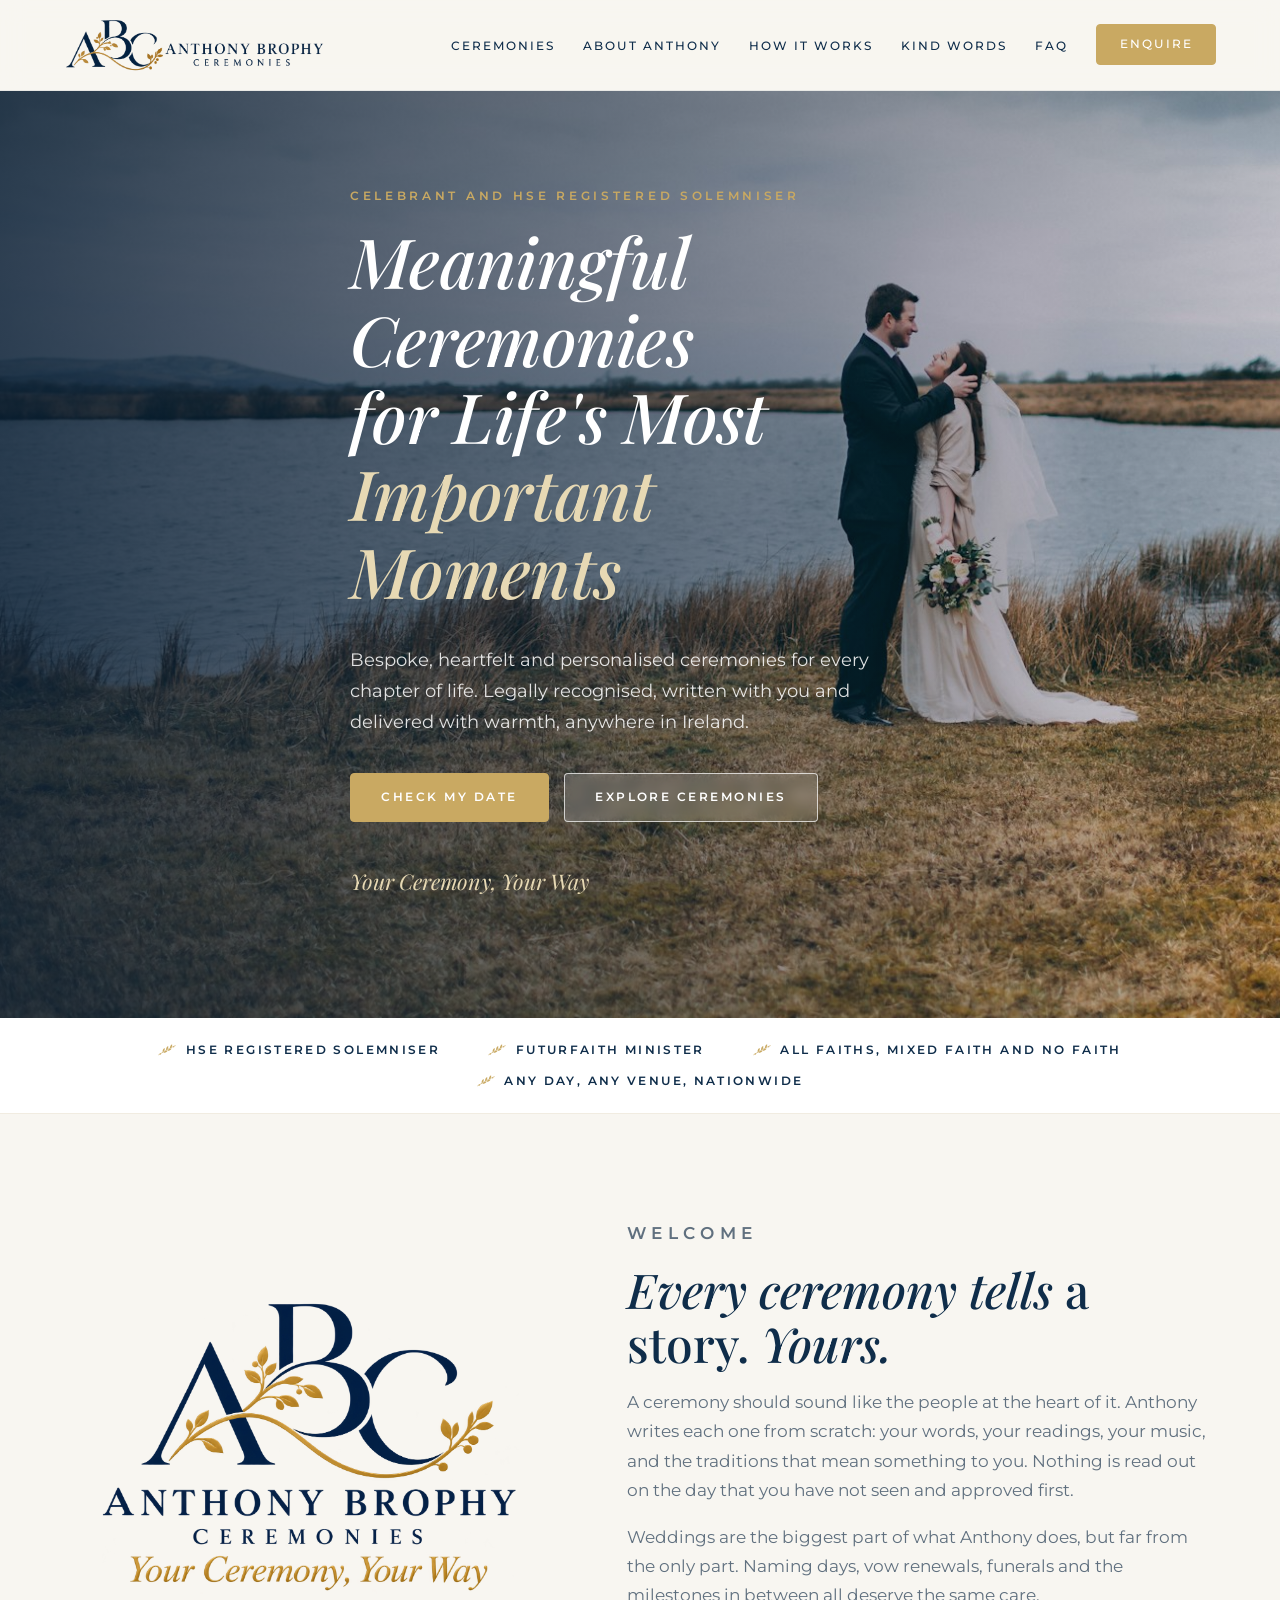
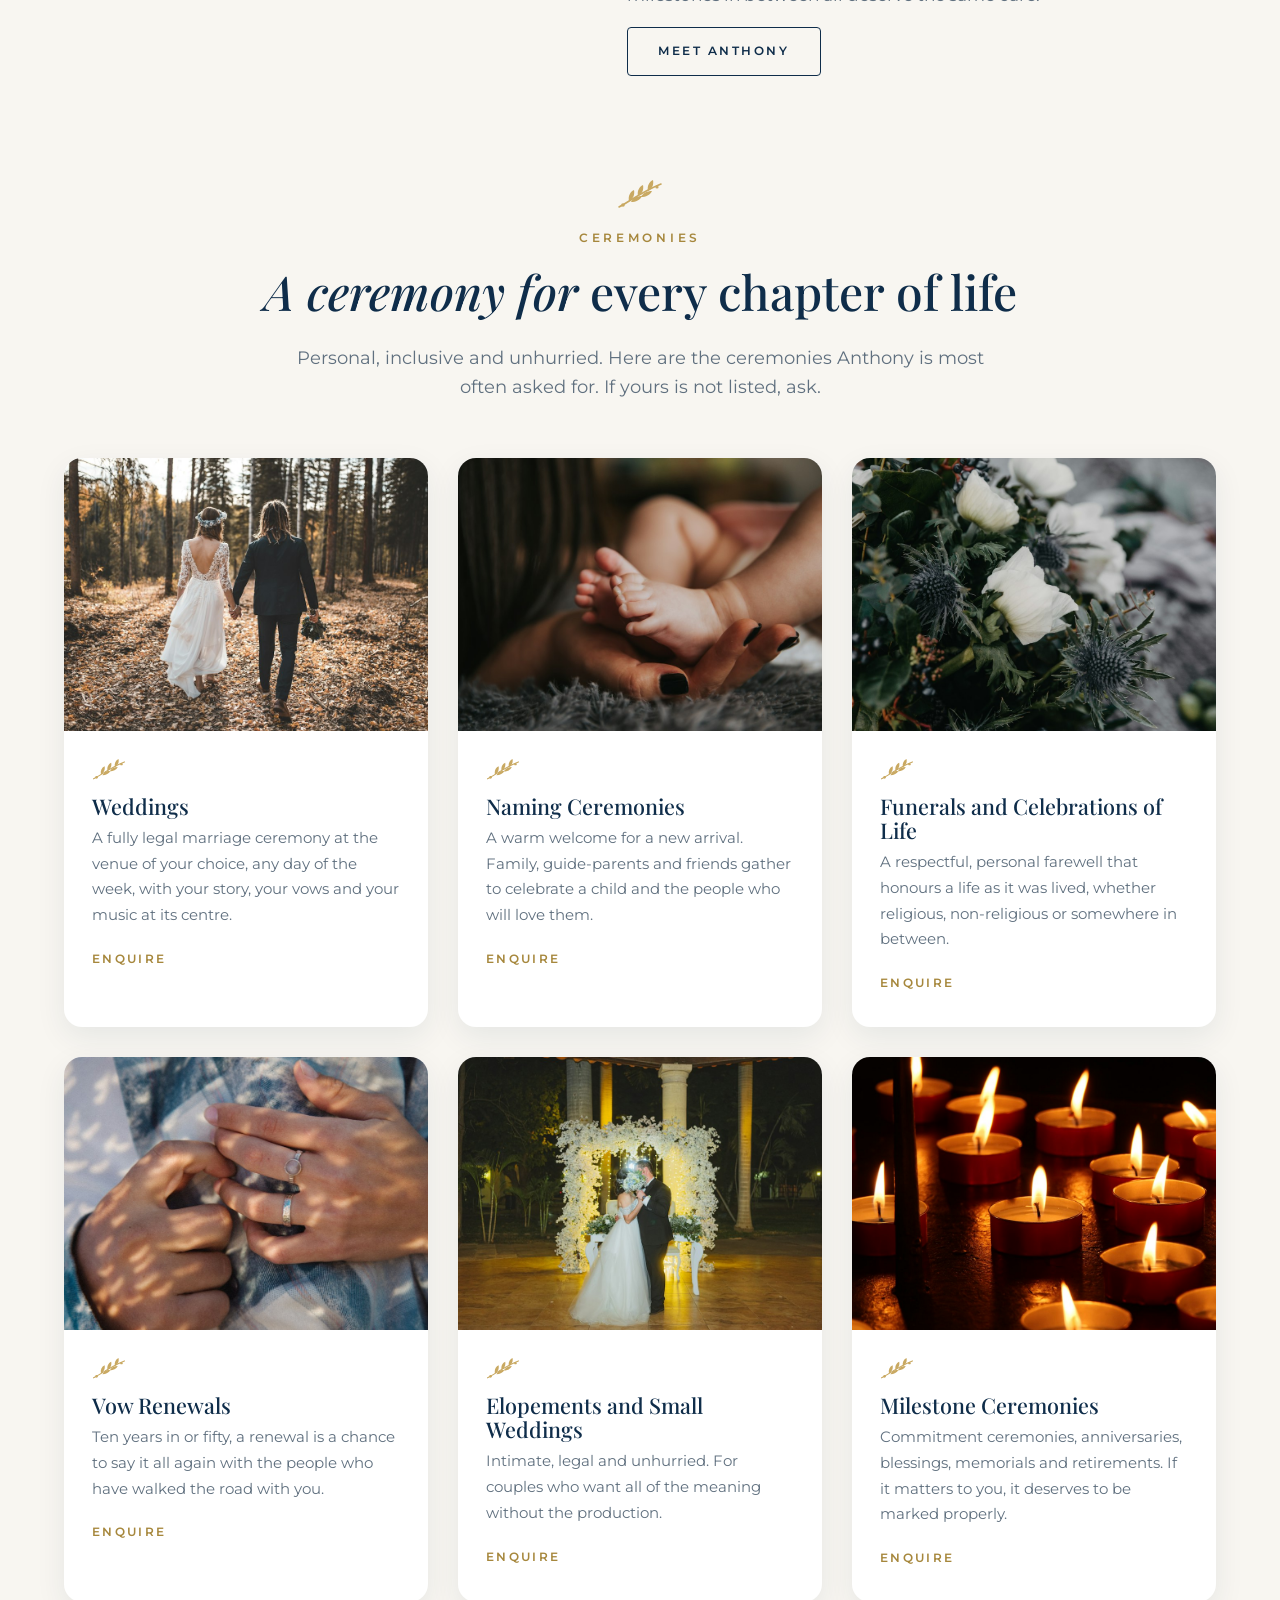
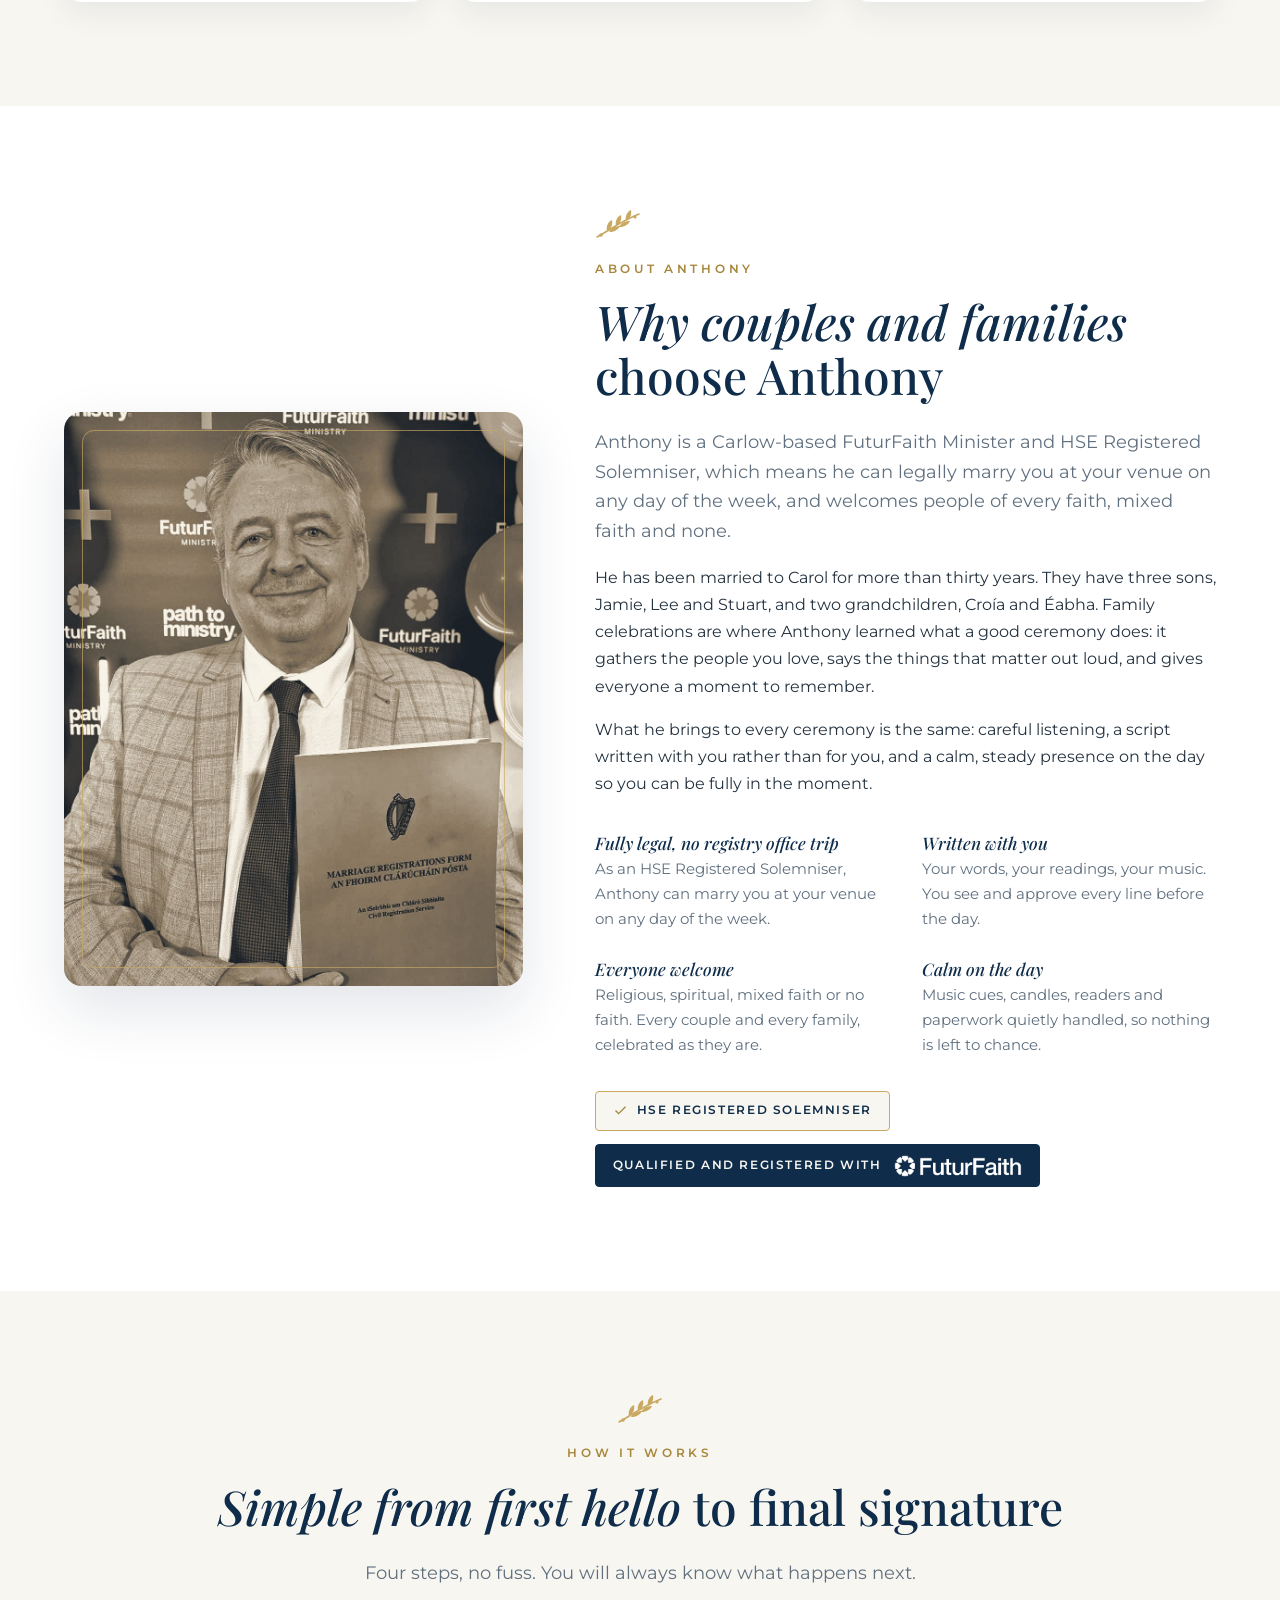
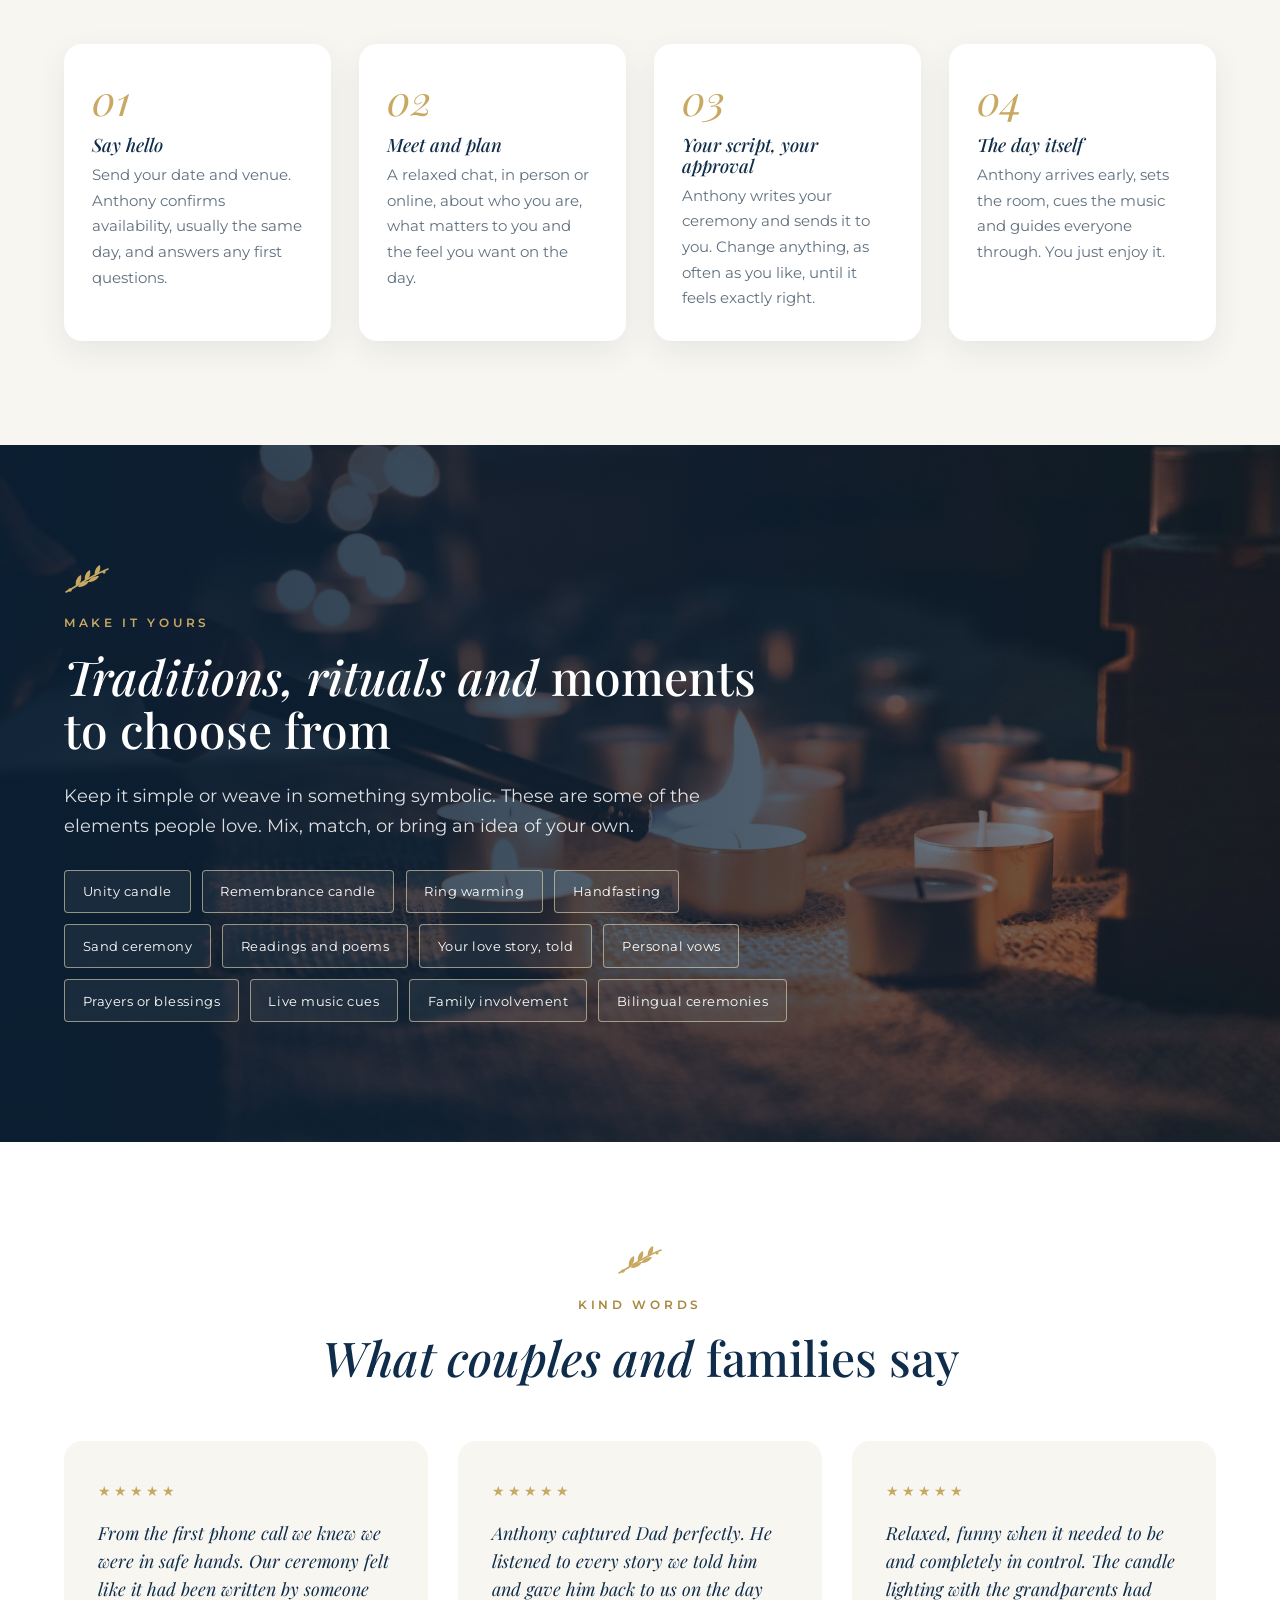
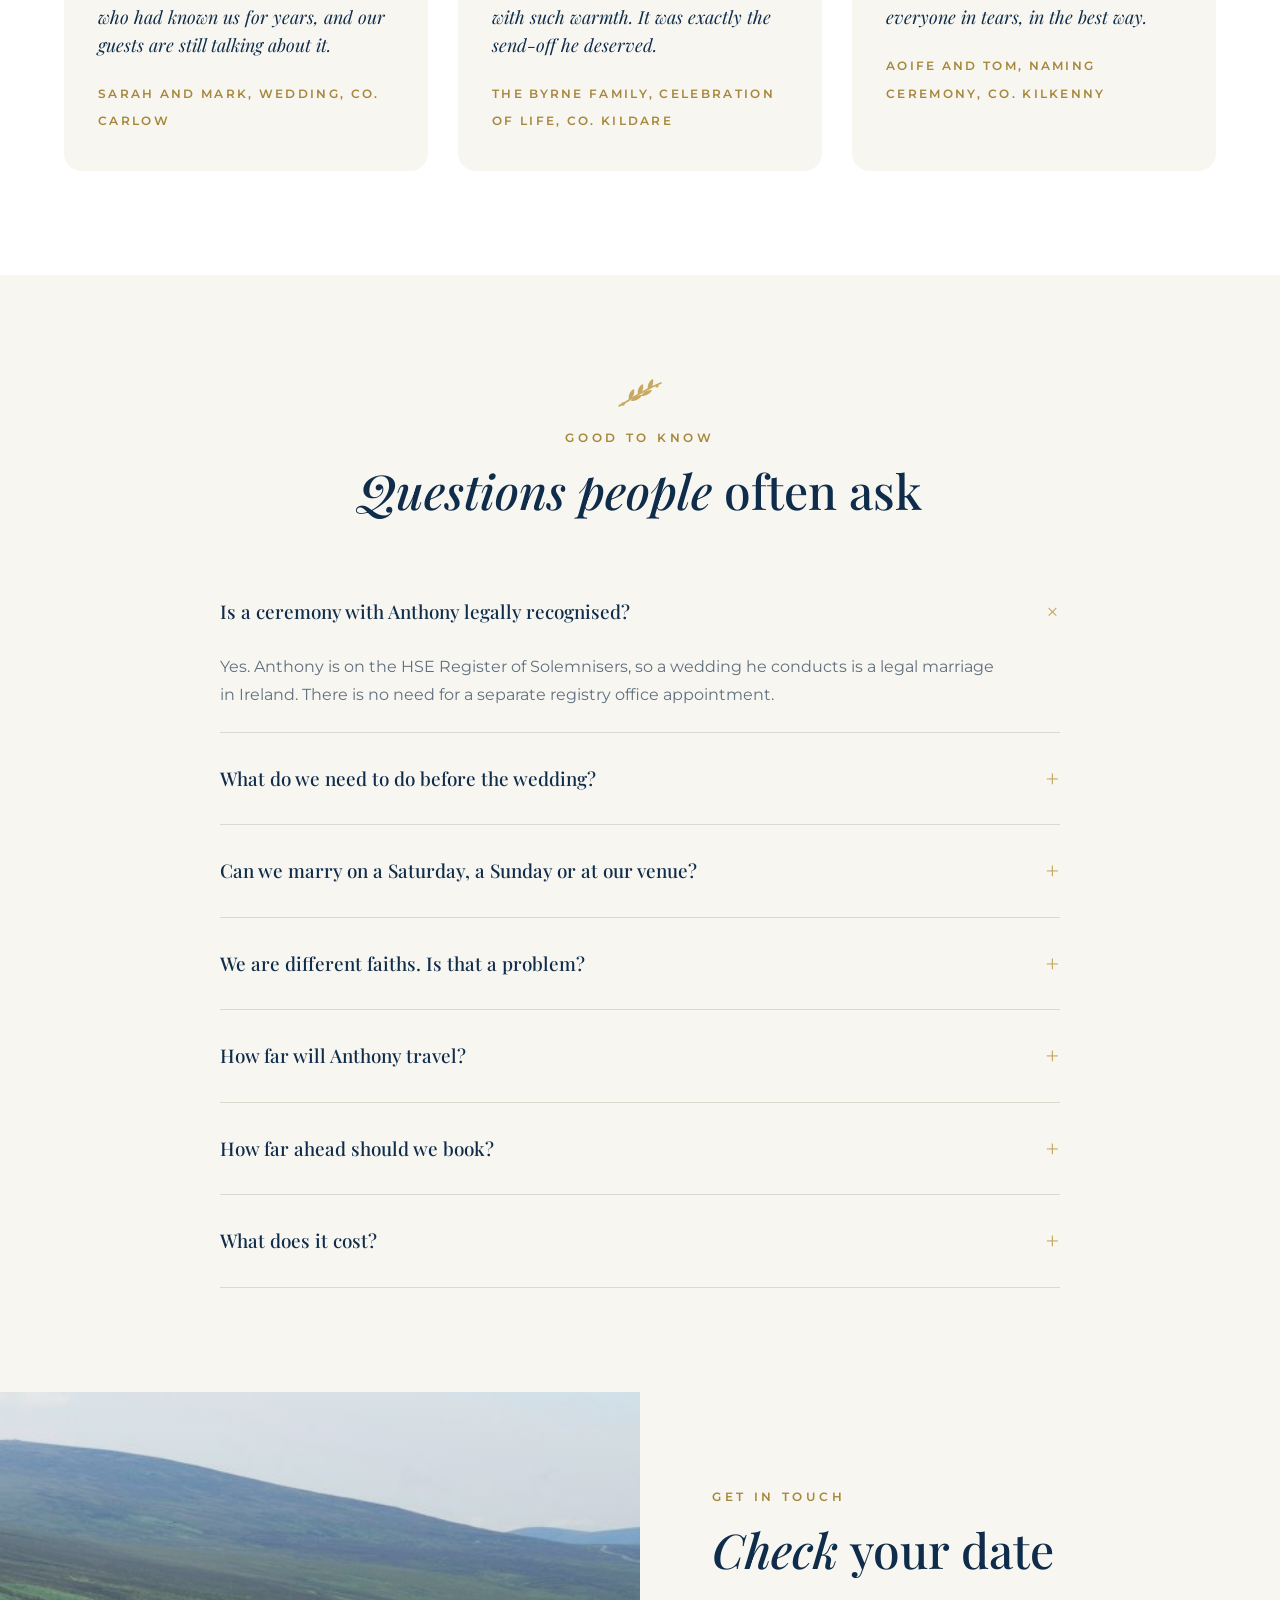
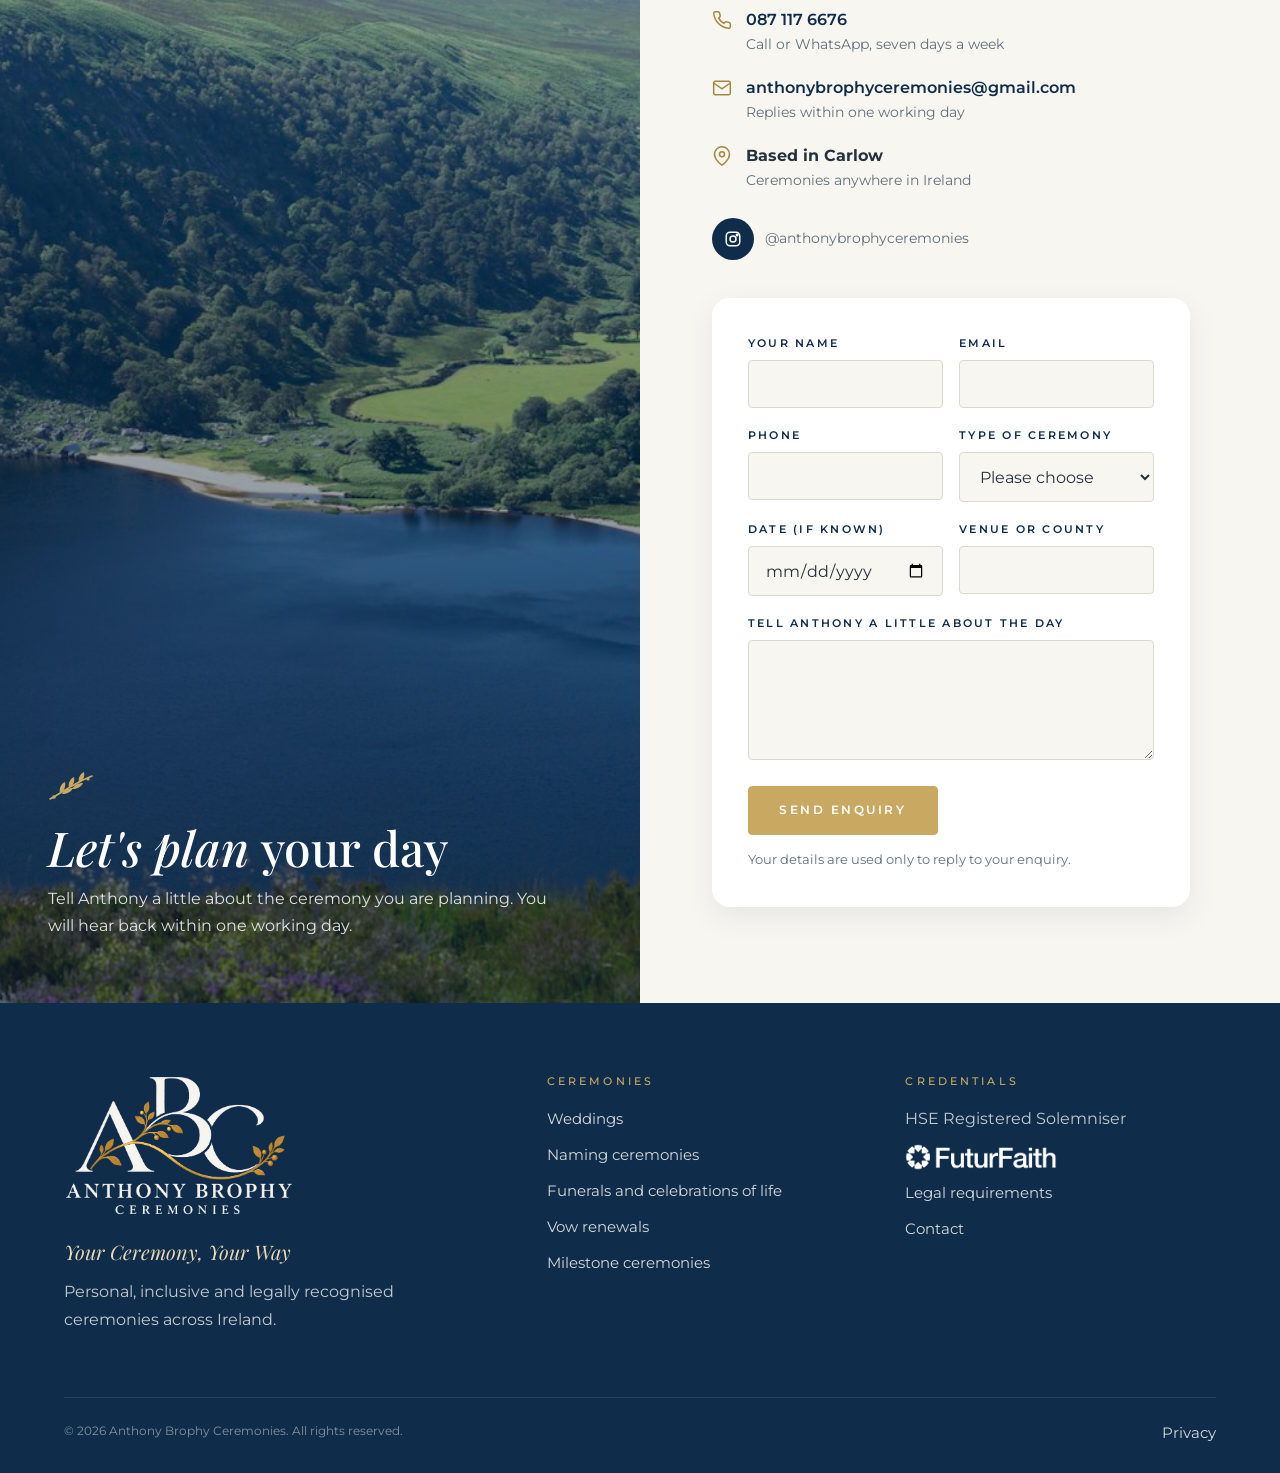
==== index.html @ 2063216c "Anthony Brophy Ceremonies website, first version Co-Authored-By: Claude Fable 5.1 <noreply@anthropic" ====
<!DOCTYPE html>
<html lang="en-IE">
<head>
<meta charset="utf-8">
<meta name="viewport" content="width=device-width, initial-scale=1">
<title>Anthony Brophy Ceremonies | Your Ceremony, Your Way | Celebrant and HSE Registered Solemniser, Ireland</title>
<meta name="description" content="Meaningful ceremonies for life's most important moments. Weddings, vow renewals, naming ceremonies, funerals and celebrations of life, written with you and legally recognised. Anthony Brophy is a FuturFaith Minister and HSE Registered Solemniser, welcoming all faiths, mixed faith and no faith, anywhere in Ireland.">
<link rel="canonical" href="https://www.anthonybrophyceremonies.ie/">
<meta property="og:title" content="Anthony Brophy Ceremonies | Your Ceremony, Your Way">
<meta property="og:description" content="Meaningful, legally recognised ceremonies for every chapter of life, anywhere in Ireland.">
<meta property="og:image" content="https://www.anthonybrophyceremonies.ie/assets/img/og-image.jpg">
<meta property="og:type" content="website">
<link rel="icon" type="image/png" href="assets/img/favicon.png">
<link rel="apple-touch-icon" href="assets/img/icon-512.png">
<link rel="preconnect" href="https://fonts.googleapis.com">
<link rel="preconnect" href="https://fonts.gstatic.com" crossorigin>
<link href="https://fonts.googleapis.com/css2?family=Playfair+Display:ital,wght@0,500;0,600;1,500;1,600&family=Montserrat:wght@400;500;600&display=swap" rel="stylesheet">
<link rel="stylesheet" href="css/style.css">
<script type="application/ld+json">
{
  "@context": "https://schema.org",
  "@type": "LocalBusiness",
  "name": "Anthony Brophy Ceremonies",
  "slogan": "Your Ceremony, Your Way",
  "description": "Celebrant and HSE Registered Solemniser offering weddings, vow renewals, naming ceremonies, funerals and celebrations of life across Ireland.",
  "url": "https://www.anthonybrophyceremonies.ie/",
  "telephone": "+353 87 117 6676",
  "email": "anthonybrophyceremonies@gmail.com",
  "areaServed": "Ireland",
  "address": {"@type": "PostalAddress", "addressLocality": "Carlow", "addressCountry": "IE"},
  "image": "https://www.anthonybrophyceremonies.ie/assets/img/og-image.jpg"
}
</script>
</head>
<body>

<!-- Gold sprig ornament, reused across the page -->
<svg width="0" height="0" style="position:absolute" aria-hidden="true">
  <symbol id="sprig" viewBox="0 0 46 30">
    <path d="M2 27 C12 22 24 12 44 4" fill="none" stroke="currentColor" stroke-width="1.6" stroke-linecap="round"/>
    <path d="M12 21c-1-5 1-9 5-11 1 5-1 9-5 11z M21 16c-1-5 1-9 5-11 1 5-1 9-5 11z M31 11c-1-5 1-9 5-11 1 5-1 9-5 11z M14 22c5 0 9-2 11-6-5 0-9 2-11 6z M24 17c5 0 9-2 11-6-5 0-9 2-11 6z" fill="currentColor"/>
    <circle cx="6" cy="25" r="1.8" fill="currentColor"/><circle cx="40" cy="7" r="1.6" fill="currentColor"/>
  </symbol>
</svg>

<!-- ===== HEADER ===== -->
<header class="site-header">
  <div class="wrap nav">
    <a class="brand" href="#top" aria-label="Anthony Brophy Ceremonies home">
      <img src="assets/img/logo-horizontal-notag.png" alt="Anthony Brophy Ceremonies" width="1623" height="334">
    </a>
    <button class="nav-toggle" aria-label="Open menu" aria-expanded="false" aria-controls="menu">
      <span></span><span></span><span></span>
    </button>
    <ul class="menu" id="menu">
      <li><a href="#ceremonies">Ceremonies</a></li>
      <li><a href="#about">About Anthony</a></li>
      <li><a href="#how">How it works</a></li>
      <li><a href="#reviews">Kind words</a></li>
      <li><a href="#faq">FAQ</a></li>
      <li><a href="#contact" class="btn btn-gold">Enquire</a></li>
    </ul>
  </div>
</header>

<main id="top">

<!-- ===== HERO ===== -->
<!-- PHOTO: stock placeholder from Unsplash. Replace with a real photo of Anthony at a ceremony when available (assets/img/hero.jpg). -->
<section class="hero">
  <img class="hero-bg" src="assets/img/hero-wedding.jpg" alt="A couple on a hillside beside a lake on their wedding day">
  <div class="wrap">
    <div class="hero-copy">
      <p class="eyebrow">Celebrant and HSE Registered Solemniser</p>
      <h1>Meaningful Ceremonies <br>for Life's Most <em>Important Moments</em></h1>
      <p class="lead">Bespoke, heartfelt and personalised ceremonies for every chapter of life. Legally recognised, written with you and delivered with warmth, anywhere in Ireland.</p>
      <div class="hero-actions">
        <a class="btn btn-gold" href="#contact">Check my date</a>
        <a class="btn btn-light" href="#ceremonies">Explore ceremonies</a>
      </div>
      <p class="hero-tag">Your Ceremony, Your Way</p>
    </div>
  </div>
</section>

<div class="trust">
  <div class="wrap">
    <ul>
      <li><svg><use href="#sprig"/></svg>HSE Registered Solemniser</li>
      <li><svg><use href="#sprig"/></svg>FuturFaith Minister</li>
      <li><svg><use href="#sprig"/></svg>All faiths, mixed faith and no faith</li>
      <li><svg><use href="#sprig"/></svg>Any day, any venue, nationwide</li>
    </ul>
  </div>
</div>

<!-- ===== INTRO ===== -->
<section class="intro">
  <div class="wrap">
    <img class="intro-logo" src="assets/img/logo-primary.png" alt="Anthony Brophy Ceremonies. Your Ceremony, Your Way">
    <div>
      <p class="eyebrow">Welcome</p>
      <h2>Every ceremony tells <span>a story.</span> Yours.</h2>
      <p>A ceremony should sound like the people at the heart of it. Anthony writes each one from scratch: your words, your readings, your music, and the traditions that mean something to you. Nothing is read out on the day that you have not seen and approved first.</p>
      <p>Weddings are the biggest part of what Anthony does, but far from the only part. Naming days, vow renewals, funerals and the milestones in between all deserve the same care.</p>
      <a class="btn btn-outline" href="#about">Meet Anthony</a>
    </div>
  </div>
</section>

<!-- ===== CEREMONIES ===== -->
<section id="ceremonies" style="padding-top:0">
  <div class="wrap">
    <div class="center">
      <svg class="sprig"><use href="#sprig"/></svg>
      <p class="eyebrow">Ceremonies</p>
      <h2>A ceremony for <span>every chapter of life</span></h2>
      <p class="lead">Personal, inclusive and unhurried. Here are the ceremonies Anthony is most often asked for. If yours is not listed, ask.</p>
    </div>
    <!-- PHOTOS: stock placeholders from Unsplash. Replace with real ceremony photos when available. -->
    <div class="cards">
      <article class="card">
        <img src="assets/img/card-wedding.jpg" alt="A bride and groom walking together outdoors">
        <div class="card-body">
          <svg class="sprig"><use href="#sprig"/></svg>
          <h3>Weddings</h3>
          <p>A fully legal marriage ceremony at the venue of your choice, any day of the week, with your story, your vows and your music at its centre.</p>
          <a class="more" href="#contact">Enquire</a>
        </div>
      </article>
      <article class="card">
        <img src="assets/img/card-naming.jpg" alt="A newborn's feet held gently in an adult's hand">
        <div class="card-body">
          <svg class="sprig"><use href="#sprig"/></svg>
          <h3>Naming Ceremonies</h3>
          <p>A warm welcome for a new arrival. Family, guide-parents and friends gather to celebrate a child and the people who will love them.</p>
          <a class="more" href="#contact">Enquire</a>
        </div>
      </article>
      <article class="card">
        <img src="assets/img/card-life.jpg" alt="A white flower arrangement resting on a soft blanket">
        <div class="card-body">
          <svg class="sprig"><use href="#sprig"/></svg>
          <h3>Funerals and Celebrations of Life</h3>
          <p>A respectful, personal farewell that honours a life as it was lived, whether religious, non-religious or somewhere in between.</p>
          <a class="more" href="#contact">Enquire</a>
        </div>
      </article>
      <article class="card">
        <img src="assets/img/card-vows.jpg" alt="A couple's hands with wedding rings touching">
        <div class="card-body">
          <svg class="sprig"><use href="#sprig"/></svg>
          <h3>Vow Renewals</h3>
          <p>Ten years in or fifty, a renewal is a chance to say it all again with the people who have walked the road with you.</p>
          <a class="more" href="#contact">Enquire</a>
        </div>
      </article>
      <article class="card">
        <img src="assets/img/card-elopement.jpg" alt="A couple embracing under a floral arch lit with warm lights">
        <div class="card-body">
          <svg class="sprig"><use href="#sprig"/></svg>
          <h3>Elopements and Small Weddings</h3>
          <p>Intimate, legal and unhurried. For couples who want all of the meaning without the production.</p>
          <a class="more" href="#contact">Enquire</a>
        </div>
      </article>
      <article class="card">
        <img src="assets/img/card-milestone.jpg" alt="A cluster of lit candles glowing warmly">
        <div class="card-body">
          <svg class="sprig"><use href="#sprig"/></svg>
          <h3>Milestone Ceremonies</h3>
          <p>Commitment ceremonies, anniversaries, blessings, memorials and retirements. If it matters to you, it deserves to be marked properly.</p>
          <a class="more" href="#contact">Enquire</a>
        </div>
      </article>
    </div>
  </div>
</section>

<!-- ===== ABOUT / WHY ANTHONY ===== -->
<section id="about" class="about">
  <div class="wrap">
    <div class="portrait">
      <img src="assets/img/anthony.jpg" alt="Anthony Brophy at his FuturFaith Ministry registration, holding a Marriage Registration Form" width="992" height="1240">
    </div>
    <div>
      <svg class="sprig"><use href="#sprig"/></svg>
      <p class="eyebrow">About Anthony</p>
      <h2>Why couples and families <span>choose Anthony</span></h2>
      
      <p class="lead">Anthony is a Carlow-based FuturFaith Minister and HSE Registered Solemniser, which means he can legally marry you at your venue on any day of the week, and welcomes people of every faith, mixed faith and none.</p>
      <p>He has been married to Carol for more than thirty years. They have three sons, Jamie, Lee and Stuart, and two grandchildren, Croía and Éabha. Family celebrations are where Anthony learned what a good ceremony does: it gathers the people you love, says the things that matter out loud, and gives everyone a moment to remember.</p>
      <p>What he brings to every ceremony is the same: careful listening, a script written with you rather than for you, and a calm, steady presence on the day so you can be fully in the moment.</p>
      <div class="reasons">
        <div class="reason"><h3>Fully legal, no registry office trip</h3><p>As an HSE Registered Solemniser, Anthony can marry you at your venue on any day of the week.</p></div>
        <div class="reason"><h3>Written with you</h3><p>Your words, your readings, your music. You see and approve every line before the day.</p></div>
        <div class="reason"><h3>Everyone welcome</h3><p>Religious, spiritual, mixed faith or no faith. Every couple and every family, celebrated as they are.</p></div>
        <div class="reason"><h3>Calm on the day</h3><p>Music cues, candles, readers and paperwork quietly handled, so nothing is left to chance.</p></div>
      </div>
      <div class="badges">
        <span class="badge"><svg viewBox="0 0 24 24" fill="none" stroke="currentColor" stroke-width="2.2"><path d="M20 6L9 17l-5-5"/></svg>HSE Registered Solemniser</span>
        <a class="badge badge-ff" href="https://www.futurfaith.com/" target="_blank" rel="noopener" aria-label="Qualified and registered with FuturFaith Ministry"><span>Qualified and registered with</span><img src="assets/img/futurfaith-logo.png" alt="FuturFaith Ministry" width="1500" height="258"></a>
      </div>
    </div>
  </div>
</section>

<!-- ===== HOW IT WORKS ===== -->
<section id="how" class="how">
  <div class="wrap">
    <div class="center">
      <svg class="sprig"><use href="#sprig"/></svg>
      <p class="eyebrow">How it works</p>
      <h2>Simple from first hello <span>to final signature</span></h2>
      <p class="lead">Four steps, no fuss. You will always know what happens next.</p>
    </div>
    <div class="steps">
      <div class="step"><h3>Say hello</h3><p>Send your date and venue. Anthony confirms availability, usually the same day, and answers any first questions.</p></div>
      <div class="step"><h3>Meet and plan</h3><p>A relaxed chat, in person or online, about who you are, what matters to you and the feel you want on the day.</p></div>
      <div class="step"><h3>Your script, your approval</h3><p>Anthony writes your ceremony and sends it to you. Change anything, as often as you like, until it feels exactly right.</p></div>
      <div class="step"><h3>The day itself</h3><p>Anthony arrives early, sets the room, cues the music and guides everyone through. You just enjoy it.</p></div>
    </div>
  </div>
</section>

<!-- ===== MAKE IT YOURS ===== -->
<!-- PHOTO: stock placeholder from Unsplash. -->
<section class="yours">
  <img class="yours-bg" src="assets/img/band-candles.jpg" alt="">
  <div class="wrap">
    <svg class="sprig"><use href="#sprig"/></svg>
    <p class="eyebrow">Make it yours</p>
    <h2>Traditions, rituals and <span>moments to choose from</span></h2>
    <p class="lead">Keep it simple or weave in something symbolic. These are some of the elements people love. Mix, match, or bring an idea of your own.</p>
    <div class="chips">
      <span class="chip">Unity candle</span>
      <span class="chip">Remembrance candle</span>
      <span class="chip">Ring warming</span>
      <span class="chip">Handfasting</span>
      <span class="chip">Sand ceremony</span>
      <span class="chip">Readings and poems</span>
      <span class="chip">Your love story, told</span>
      <span class="chip">Personal vows</span>
      <span class="chip">Prayers or blessings</span>
      <span class="chip">Live music cues</span>
      <span class="chip">Family involvement</span>
      <span class="chip">Bilingual ceremonies</span>
    </div>
  </div>
</section>

<!-- ===== TESTIMONIALS ===== -->
<!-- REVIEWS: illustrative for now. Replace with real reviews before launch. -->
<section id="reviews" class="reviews">
  <div class="wrap">
    <div class="center">
      <svg class="sprig"><use href="#sprig"/></svg>
      <p class="eyebrow">Kind words</p>
      <h2>What couples and <span>families say</span></h2>
    </div>
    <div class="quotes">
      <blockquote class="quote"><span class="stars">★★★★★</span><p>From the first phone call we knew we were in safe hands. Our ceremony felt like it had been written by someone who had known us for years, and our guests are still talking about it.</p><cite>Sarah and Mark, Wedding, Co. Carlow</cite></blockquote>
      <blockquote class="quote"><span class="stars">★★★★★</span><p>Anthony captured Dad perfectly. He listened to every story we told him and gave him back to us on the day with such warmth. It was exactly the send-off he deserved.</p><cite>The Byrne family, Celebration of Life, Co. Kildare</cite></blockquote>
      <blockquote class="quote"><span class="stars">★★★★★</span><p>Relaxed, funny when it needed to be and completely in control. The candle lighting with the grandparents had everyone in tears, in the best way.</p><cite>Aoife and Tom, Naming Ceremony, Co. Kilkenny</cite></blockquote>
    </div>
  </div>
</section>

<!-- ===== FAQ ===== -->
<section id="faq">
  <div class="wrap">
    <div class="center">
      <svg class="sprig"><use href="#sprig"/></svg>
      <p class="eyebrow">Good to know</p>
      <h2>Questions people <span>often ask</span></h2>
    </div>
    <div class="faq-list">
      <details open>
        <summary>Is a ceremony with Anthony legally recognised?</summary>
        <p>Yes. Anthony is on the HSE Register of Solemnisers, so a wedding he conducts is a legal marriage in Ireland. There is no need for a separate registry office appointment.</p>
      </details>
      <details>
        <summary>What do we need to do before the wedding?</summary>
        <p>You give the HSE at least three months' notice of your intention to marry and attend a short appointment at a Civil Registration office. They issue your Marriage Registration Form (the green folder), which you bring on the day. Anthony walks you through every step.</p>
      </details>
      <details>
        <summary>Can we marry on a Saturday, a Sunday or at our venue?</summary>
        <p>Yes. Any day of the week, at any venue that is open to the public and suitable for a legal marriage. Hotels, country houses, gardens, barns and more all qualify. Anthony can advise on a specific venue.</p>
      </details>
      <details>
        <summary>We are different faiths. Is that a problem?</summary>
        <p>Not at all. As a FuturFaith Minister, Anthony welcomes people of all faiths, mixed faiths, some faith and no faith. Your ceremony can be religious, spiritual, entirely non-religious, or a blend that honours both families.</p>
      </details>
      <details>
        <summary>How far will Anthony travel?</summary>
        <p>Anywhere in Ireland. Travel beyond a set distance may carry a small cost, agreed with you in advance.</p>
      </details>
      <details>
        <summary>How far ahead should we book?</summary>
        <p>Popular summer and Saturday dates go a year or more ahead, so get in touch as soon as you have a date. Shorter notice is often possible, and naming and vow-renewal ceremonies can usually be arranged within a few weeks.</p>
      </details>
      <details>
        <summary>What does it cost?</summary>
        <p>Fees depend on the type of ceremony, the location and the time involved in writing it. Send your details and you will have a clear, all-in quote with nothing hidden.</p>
      </details>
    </div>
  </div>
</section>

<!-- ===== CONTACT ===== -->
<section id="contact" class="contact">
  <div class="wrap">
    <!-- PHOTO: stock placeholder from Unsplash (Lough Tay, Co. Wicklow). -->
    <div class="contact-photo">
      <img src="assets/img/contact-lough-tay.jpg" alt="Lough Tay in the Wicklow Mountains">
      <div class="overlay"></div>
      <div class="caption">
        <svg class="sprig"><use href="#sprig"/></svg>
        <h2>Let's plan <span>your day</span></h2>
        <p>Tell Anthony a little about the ceremony you are planning. You will hear back within one working day.</p>
      </div>
    </div>
    <div class="contact-body">
      <p class="eyebrow">Get in touch</p>
      <h2>Check <span>your date</span></h2>
      <!-- CONTACT DETAILS -->
      <ul class="contact-details">
        <li><svg viewBox="0 0 24 24" fill="none" stroke="currentColor" stroke-width="1.8"><path d="M22 16.9v3a2 2 0 0 1-2.2 2A19.8 19.8 0 0 1 2.1 4.2 2 2 0 0 1 4.1 2h3a2 2 0 0 1 2 1.7c.1.9.4 1.8.7 2.7a2 2 0 0 1-.5 2.1L8 9.8a16 16 0 0 0 6.2 6.2l1.3-1.3a2 2 0 0 1 2.1-.5c.9.3 1.8.6 2.7.7a2 2 0 0 1 1.7 2z"/></svg><div><a href="tel:+353871176676">087 117 6676</a><small>Call or WhatsApp, seven days a week</small></div></li>
        <li><svg viewBox="0 0 24 24" fill="none" stroke="currentColor" stroke-width="1.8"><rect x="2" y="4" width="20" height="16" rx="2"/><path d="M22 6l-10 7L2 6"/></svg><div><a href="mailto:anthonybrophyceremonies@gmail.com">anthonybrophyceremonies@gmail.com</a><small>Replies within one working day</small></div></li>
        <li><svg viewBox="0 0 24 24" fill="none" stroke="currentColor" stroke-width="1.8"><path d="M21 10c0 7-9 13-9 13S3 17 3 10a9 9 0 0 1 18 0z"/><circle cx="12" cy="10" r="3"/></svg><div><strong>Based in Carlow</strong><small>Ceremonies anywhere in Ireland</small></div></li>
      </ul>
      <div class="social">
        <a href="https://www.instagram.com/anthonybrophyceremonies" target="_blank" rel="noopener" aria-label="Instagram"><svg viewBox="0 0 24 24" fill="none" stroke="currentColor" stroke-width="2"><rect x="3" y="3" width="18" height="18" rx="5"/><circle cx="12" cy="12" r="4"/><circle cx="17.5" cy="6.5" r="1" fill="currentColor"/></svg></a>
      <span style="align-self:center;font-size:.85rem;color:var(--muted)">@anthonybrophyceremonies</span></div>

      <!-- FORM: Web3Forms. Paste the access key (emailed to anthonybrophyceremonies@gmail.com when the key is requested at web3forms.com) into the value below. -->
      <form id="enquiry" action="https://api.web3forms.com/submit" method="POST">
        <input type="hidden" name="access_key" value="388a36d0-8db8-4326-a0af-e4e9ff1f319b">
        <input type="hidden" name="subject" value="New enquiry from anthonybrophyceremonies.ie">
        <input type="hidden" name="from_name" value="Anthony Brophy Ceremonies website">
        <input type="checkbox" name="botcheck" class="sr-only" tabindex="-1" autocomplete="off">
        <div class="row">
          <div class="field"><label for="name">Your name</label><input id="name" name="name" required autocomplete="name"></div>
          <div class="field"><label for="email">Email</label><input id="email" name="email" type="email" required autocomplete="email"></div>
        </div>
        <div class="row">
          <div class="field"><label for="phone">Phone</label><input id="phone" name="phone" type="tel" autocomplete="tel"></div>
          <div class="field"><label for="type">Type of ceremony</label>
            <select id="type" name="ceremony_type" required>
              <option value="">Please choose</option>
              <option>Wedding</option>
              <option>Elopement or small wedding</option>
              <option>Vow renewal</option>
              <option>Naming ceremony</option>
              <option>Funeral or celebration of life</option>
              <option>Other milestone</option>
            </select>
          </div>
        </div>
        <div class="row">
          <div class="field"><label for="date">Date (if known)</label><input id="date" name="date" type="date"></div>
          <div class="field"><label for="venue">Venue or county</label><input id="venue" name="venue"></div>
        </div>
        <div class="field"><label for="message">Tell Anthony a little about the day</label><textarea id="message" name="message"></textarea></div>
        <button class="btn btn-gold" type="submit">Send enquiry</button>
        <p class="form-note">Your details are used only to reply to your enquiry.</p>
        <p class="form-status" role="status" aria-live="polite"></p>
      </form>
    </div>
  </div>
</section>

</main>

<!-- ===== FOOTER ===== -->
<footer class="site-footer">
  <div class="wrap">
    <div class="footer-grid">
      <div>
        <img src="assets/img/logo-reversed.png" alt="Anthony Brophy Ceremonies">
        <p class="footer-tag">Your Ceremony, Your Way</p>
        <p style="max-width:38ch">Personal, inclusive and legally recognised ceremonies across Ireland.</p>
      </div>
      <div>
        <h4>Ceremonies</h4>
        <ul>
          <li><a href="#ceremonies">Weddings</a></li>
          <li><a href="#ceremonies">Naming ceremonies</a></li>
          <li><a href="#ceremonies">Funerals and celebrations of life</a></li>
          <li><a href="#ceremonies">Vow renewals</a></li>
          <li><a href="#ceremonies">Milestone ceremonies</a></li>
        </ul>
      </div>
      <div>
        <h4>Credentials</h4>
        <ul>
          <li>HSE Registered Solemniser</li>
          <li><a href="https://www.futurfaith.com/" target="_blank" rel="noopener"><img src="assets/img/futurfaith-logo.png" alt="FuturFaith Ministry" style="height:26px;width:auto;margin-top:.2rem"></a></li>
          <li><a href="#faq">Legal requirements</a></li>
          <li><a href="#contact">Contact</a></li>
        </ul>
      </div>
    </div>
    <div class="legal">
      <span>&copy; <span id="year">2026</span> Anthony Brophy Ceremonies. All rights reserved.</span>
      <span><a href="privacy.html">Privacy</a></span>
    </div>
  </div>
</footer>

<script src="js/main.js"></script>
</body>
</html>
---- css/style.css ----
/* Anthony Brophy Ceremonies. Brand: Midnight Navy, Antique Gold, Soft Cream, Sage. Fonts: Playfair Display, Montserrat. */

:root{
  --navy:#0F2D4A;
  --navy-deep:#0A1F34;
  --gold:#C9A962;
  --gold-dark:#A6873C;
  --gold-soft:#E7D9B4;
  --cream:#F8F6F1;
  --cream-deep:#F1ECE1;
  --sage:#D7DCCF;
  --sage-deep:#AEB8A4;
  --ink:#24323F;
  --muted:#60707F;
  --white:#FFFFFF;
  --serif:"Playfair Display",Georgia,"Times New Roman",serif;
  --sans:"Montserrat","Helvetica Neue",Arial,sans-serif;
  --max:1200px;
  --radius:18px;
  --shadow:0 24px 60px rgba(15,45,74,.12);
  --shadow-sm:0 10px 30px rgba(15,45,74,.08);
}

*{box-sizing:border-box}
html{scroll-behavior:smooth;-webkit-text-size-adjust:100%}
body{margin:0;font-family:var(--sans);color:var(--ink);background:var(--cream);line-height:1.7;font-size:16px;font-weight:400}
img{max-width:100%;display:block}
a{color:var(--navy)}
h1,h2,h3,h4{font-family:var(--serif);color:var(--navy);font-weight:500;line-height:1.12;margin:0 0 .5em}
h1{font-size:clamp(2.5rem,5.4vw,4.4rem);font-style:italic;letter-spacing:-.01em}
h2{font-size:clamp(2rem,3.8vw,3rem);font-style:italic}
h2 span,h1 span{font-style:normal}
h3{font-size:1.35rem}
p{margin:0 0 1em}
.wrap{max-width:var(--max);margin:0 auto;padding:0 24px}
.eyebrow{font-family:var(--sans);font-size:.72rem;letter-spacing:.32em;text-transform:uppercase;color:var(--gold-dark);font-weight:600;margin:0 0 1rem}
.lead{font-size:1.1rem;color:var(--muted);max-width:58ch}
.center{text-align:center}
.center .lead,.center .sprig{margin-left:auto;margin-right:auto}
section{padding:104px 0}
.sr-only{position:absolute;width:1px;height:1px;overflow:hidden;clip:rect(0 0 0 0)}

/* Gold sprig ornament */
.sprig{width:46px;height:30px;display:block;color:var(--gold);margin:0 0 1.2rem}
.center .sprig{margin-bottom:1.2rem}

/* Buttons */
.btn{display:inline-flex;align-items:center;justify-content:center;gap:.5rem;padding:1rem 1.9rem;border-radius:4px;font-weight:600;font-size:.78rem;letter-spacing:.2em;text-transform:uppercase;text-decoration:none;border:1.5px solid transparent;transition:all .2s ease;cursor:pointer;font-family:var(--sans);line-height:1.2}
.btn-gold{background:var(--gold);color:var(--white);border-color:var(--gold)}
.btn-gold:hover{background:var(--gold-dark);border-color:var(--gold-dark)}
.btn-outline{background:transparent;color:var(--navy);border-color:var(--navy)}
.btn-outline:hover{background:var(--navy);color:var(--white)}
.btn-light{background:rgba(255,255,255,.14);color:var(--white);border-color:rgba(255,255,255,.7);backdrop-filter:blur(6px)}
.btn-light:hover{background:var(--white);color:var(--navy)}

/* Header */
.site-header{position:sticky;top:0;z-index:50;background:rgba(248,246,241,.94);backdrop-filter:saturate(1.3) blur(12px);border-bottom:1px solid rgba(15,45,74,.07)}
.nav{display:flex;align-items:center;justify-content:space-between;gap:24px;height:clamp(72px,7vw,96px)}
.brand{flex:none;display:block;line-height:0}
.brand img{height:clamp(40px,4.2vw,58px);width:auto;max-width:none;object-fit:contain}
.menu{display:flex;align-items:center;gap:clamp(1rem,2.2vw,2.2rem);flex-wrap:nowrap;white-space:nowrap;list-style:none;margin:0;padding:0}
.menu a{text-decoration:none;font-size:.78rem;letter-spacing:.16em;text-transform:uppercase;font-weight:500;color:var(--navy)}
.menu a:hover{color:var(--gold-dark)}
.menu .btn{padding:.75rem 1.4rem;color:var(--white)}
.menu .btn:hover{color:var(--white)}
.nav-toggle{display:none;background:none;border:0;cursor:pointer;padding:8px}
.nav-toggle span{display:block;width:26px;height:2px;background:var(--navy);margin:6px 0}

/* Hero */
.hero{position:relative;min-height:min(86vh,780px);display:flex;align-items:center;padding:0;overflow:hidden;background:var(--navy)}
.hero-bg{position:absolute;inset:0;width:100%;height:100%;object-fit:cover;object-position:60% 45%;transform:translateX(17%) scale(1.42);transform-origin:center}
.hero::after{content:"";position:absolute;inset:0;background:linear-gradient(90deg,rgba(10,31,52,.82) 0%,rgba(10,31,52,.55) 45%,rgba(10,31,52,.15) 100%)}
.hero .wrap{position:relative;z-index:2;padding-top:96px;padding-bottom:96px}
.hero-copy{max-width:580px;color:var(--white)}
.hero .eyebrow{color:var(--gold)}
.hero h1{color:var(--white)}
.hero h1 em{color:var(--gold-soft)}
.hero .lead{color:rgba(255,255,255,.86);font-size:1.15rem;margin-bottom:2.2rem}
.hero-actions{display:flex;flex-wrap:wrap;gap:.9rem}
.hero-tag{margin-top:2.6rem;font-family:var(--serif);font-style:italic;font-size:1.35rem;color:var(--gold-soft)}

/* Trust strip */
.trust{background:var(--white);border-bottom:1px solid var(--cream-deep);padding:22px 0}
.trust ul{display:flex;flex-wrap:wrap;justify-content:center;gap:.7rem 3rem;list-style:none;margin:0;padding:0;font-size:.74rem;letter-spacing:.2em;text-transform:uppercase;font-weight:600;color:var(--navy)}
.trust li{display:flex;align-items:center;gap:.6rem}
.trust li svg{width:18px;height:14px;color:var(--gold)}

/* Intro band */
.intro .wrap{display:grid;grid-template-columns:1fr 1.2fr;gap:72px;align-items:center}
.intro-logo{width:min(100%,420px);margin:0 auto}
.intro h2{margin-bottom:1rem}
.intro p{font-size:1.08rem;color:var(--muted)}

/* Ceremony cards */
.cards{display:grid;grid-template-columns:repeat(3,1fr);gap:30px;margin-top:3.5rem}
.card{background:var(--white);border-radius:var(--radius);overflow:hidden;box-shadow:var(--shadow-sm);transition:transform .25s ease,box-shadow .25s ease;display:flex;flex-direction:column}
.card:hover{transform:translateY(-6px);box-shadow:var(--shadow)}
.card img{aspect-ratio:4/3;width:100%;object-fit:cover}
.card-body{padding:28px 28px 32px}
.card-body .sprig{width:34px;height:22px;margin-bottom:.8rem}
.card h3{margin-bottom:.4rem}
.card p{color:var(--muted);font-size:.95rem;margin:0 0 1rem}
.card .more{font-size:.74rem;letter-spacing:.2em;text-transform:uppercase;font-weight:600;color:var(--gold-dark);text-decoration:none}
.card .more:hover{color:var(--navy)}

/* About */
.about{background:var(--white)}
.about .wrap{display:grid;grid-template-columns:.85fr 1.15fr;gap:72px;align-items:center}
.portrait{position:relative;aspect-ratio:4/5;border-radius:var(--radius);overflow:hidden;background:linear-gradient(170deg,var(--cream-deep),var(--sage));box-shadow:var(--shadow);display:grid;place-items:center}
.portrait img{width:100%;height:100%;object-fit:cover}
.portrait::after{content:"";position:absolute;inset:18px;border:1px solid rgba(201,169,98,.65);border-radius:12px;pointer-events:none}
.portrait .ph{text-align:center;font-family:var(--serif);font-style:italic;color:var(--navy);font-size:1.3rem;padding:2rem;opacity:.7}
.portrait .ph small{display:block;font-family:var(--sans);font-style:normal;letter-spacing:.24em;text-transform:uppercase;font-size:.66rem;margin-top:.8rem}
.reasons{display:grid;grid-template-columns:1fr 1fr;gap:26px 32px;margin-top:2.2rem}
.reason h3{font-size:1.08rem;margin-bottom:.3rem;font-style:italic}
.reason p{font-size:.93rem;color:var(--muted);margin:0}
.badges{display:flex;flex-wrap:wrap;gap:.8rem;margin-top:2rem}
.badge{display:inline-flex;align-items:center;gap:.55rem;padding:.6rem 1.05rem;border:1px solid var(--gold);border-radius:4px;font-size:.72rem;letter-spacing:.14em;text-transform:uppercase;font-weight:600;color:var(--navy);text-decoration:none;background:var(--cream)}
.badge svg{width:15px;height:15px;color:var(--gold-dark)}
.badge-ff{background:var(--navy);color:var(--cream);border-color:var(--navy);gap:.8rem}
.badge-ff img{height:22px;width:auto}
.badge-ff:hover{background:var(--navy-deep)}

/* How it works */
.how{position:relative;background:var(--cream)}
.steps{display:grid;grid-template-columns:repeat(4,1fr);gap:28px;margin-top:3.5rem;counter-reset:step}
.step{background:var(--white);border-radius:var(--radius);padding:34px 28px 30px;box-shadow:var(--shadow-sm);position:relative}
.step::before{counter-increment:step;content:counter(step,decimal-leading-zero);font-family:var(--serif);font-style:italic;font-size:2.6rem;color:var(--gold);line-height:1;display:block;margin-bottom:1rem}
.step h3{font-size:1.15rem;font-style:italic;margin-bottom:.4rem}
.step p{color:var(--muted);font-size:.94rem;margin:0}

/* Make it yours (photo band) */
.yours{position:relative;color:var(--white);padding:120px 0;overflow:hidden}
.yours-bg{position:absolute;inset:0;width:100%;height:100%;object-fit:cover}
.yours::after{content:"";position:absolute;inset:0;background:linear-gradient(90deg,rgba(10,31,52,.9) 0%,rgba(10,31,52,.72) 60%,rgba(10,31,52,.45) 100%)}
.yours .wrap{position:relative;z-index:2;max-width:820px;margin:0 auto 0 0;padding-left:max(24px,calc((100% - var(--max))/2 + 24px))}
.yours h2,.yours .lead{color:var(--white)}
.yours .lead{color:rgba(255,255,255,.85)}
.yours .eyebrow{color:var(--gold)}
.chips{display:flex;flex-wrap:wrap;gap:.7rem;margin-top:1.8rem}
.chip{padding:.6rem 1.1rem;border:1px solid rgba(231,217,180,.6);border-radius:4px;font-size:.82rem;letter-spacing:.04em;color:var(--white);background:rgba(255,255,255,.06)}

/* Testimonials */
.reviews{background:var(--white)}
.quotes{display:grid;grid-template-columns:repeat(3,1fr);gap:30px;margin-top:3.5rem}
.quote{background:var(--cream);border-radius:var(--radius);padding:38px 34px;position:relative;margin:0}
.quote .stars{color:var(--gold);letter-spacing:.2em;font-size:.9rem;display:block;margin-bottom:1rem}
.quote p{font-family:var(--serif);font-style:italic;font-size:1.12rem;line-height:1.55;color:var(--navy);margin:0 0 1.3rem}
.quote cite{font-style:normal;font-size:.72rem;letter-spacing:.2em;text-transform:uppercase;font-weight:600;color:var(--gold-dark)}

/* FAQ */
.faq-list{max-width:840px;margin:3rem auto 0}
details{border-bottom:1px solid var(--sage);padding:4px 0}
summary{cursor:pointer;list-style:none;display:flex;justify-content:space-between;align-items:center;gap:1rem;padding:20px 0;font-family:var(--serif);font-size:1.18rem;color:var(--navy);font-weight:500}
summary::-webkit-details-marker{display:none}
summary::after{content:"+";font-family:var(--sans);font-size:1.6rem;font-weight:300;color:var(--gold);transition:transform .2s;flex:none}
details[open] summary::after{transform:rotate(45deg)}
details p{color:var(--muted);padding-bottom:20px;margin:0;max-width:72ch}

/* Contact */
.contact{position:relative;background:var(--white);padding:0}
.contact .wrap{display:grid;grid-template-columns:1fr 1fr;gap:0;max-width:none;padding:0}
.contact-photo{position:relative;min-height:560px}
.contact-photo img{position:absolute;inset:0;width:100%;height:100%;object-fit:cover}
.contact-photo .overlay{position:absolute;inset:0;background:linear-gradient(180deg,rgba(10,31,52,.1),rgba(10,31,52,.65))}
.contact-photo .caption{position:absolute;left:48px;right:48px;bottom:48px;color:var(--white);z-index:2}
.contact-photo .caption h2{color:var(--white);margin-bottom:.6rem}
.contact-photo .caption p{color:rgba(255,255,255,.85);max-width:46ch}
.contact-body{padding:96px 7vw 96px 72px;background:var(--cream)}
.contact-details{list-style:none;margin:1.8rem 0 0;padding:0;display:grid;gap:1.1rem}
.contact-details li{display:flex;gap:.9rem;align-items:flex-start}
.contact-details svg{width:20px;height:20px;color:var(--gold-dark);flex:none;margin-top:4px}
.contact-details a{text-decoration:none;font-weight:600;color:var(--navy)}
.contact-details small{display:block;color:var(--muted);font-size:.85rem}
.social{display:flex;gap:.7rem;margin:1.6rem 0 2.4rem}
.social a{width:42px;height:42px;border-radius:50%;background:var(--navy);color:var(--white);display:grid;place-items:center;text-decoration:none}
.social a:hover{background:var(--gold)}
.social svg{width:18px;height:18px}
form{background:var(--white);border-radius:var(--radius);padding:36px;box-shadow:var(--shadow-sm)}
.field{margin-bottom:1.1rem}
label{display:block;font-size:.7rem;letter-spacing:.2em;text-transform:uppercase;font-weight:600;color:var(--navy);margin-bottom:.45rem}
input,select,textarea{width:100%;padding:.85rem 1rem;border:1px solid var(--sage);border-radius:4px;font-family:var(--sans);font-size:1rem;background:var(--cream);color:var(--ink)}
input:focus,select:focus,textarea:focus{outline:2px solid var(--gold);border-color:var(--gold)}
textarea{min-height:120px;resize:vertical}
.row{display:grid;grid-template-columns:1fr 1fr;gap:1rem}
.form-note{font-size:.8rem;color:var(--muted);margin:.9rem 0 0}
.form-status{font-size:.9rem;color:#9B2C2C;margin:.6rem 0 0;font-weight:500}
.form-status:empty{display:none}

/* Footer */
.site-footer{background:var(--navy);color:rgba(248,246,241,.78);padding:72px 0 28px}
.footer-grid{display:grid;grid-template-columns:1.4fr 1fr 1fr;gap:48px;align-items:start}
.footer-grid img{width:230px}
.site-footer h4{color:var(--gold);font-family:var(--sans);font-size:.7rem;letter-spacing:.28em;text-transform:uppercase;margin-bottom:1.1rem}
.site-footer ul{list-style:none;margin:0;padding:0;display:grid;gap:.55rem}
.site-footer a{color:rgba(248,246,241,.85);text-decoration:none;font-size:.94rem}
.site-footer a:hover{color:var(--gold)}
.footer-tag{font-family:var(--serif);font-style:italic;color:var(--gold-soft);font-size:1.25rem;margin:1.2rem 0 .6rem}
.legal{border-top:1px solid rgba(255,255,255,.1);margin-top:48px;padding-top:22px;display:flex;flex-wrap:wrap;justify-content:space-between;gap:.8rem;font-size:.78rem;color:rgba(248,246,241,.5)}

/* Responsive */
@media (max-width:1024px){
  :root{--navh:80px}
  .nav{height:80px}
  .menu{position:fixed;inset:80px 0 auto 0;background:var(--cream);flex-direction:column;align-items:stretch;gap:0;padding:8px 24px 24px;border-bottom:1px solid var(--sage);transform:translateY(-130%);transition:transform .25s ease;box-shadow:var(--shadow);white-space:normal}
  .menu.open{transform:translateY(0)}
  .menu li{border-bottom:1px solid var(--sage)}
  .menu li:last-child{border:0;padding-top:14px}
  .menu a{display:block;padding:14px 0}
  .nav-toggle{display:block}
  .cards,.steps{grid-template-columns:1fr 1fr}
  .intro .wrap,.about .wrap{grid-template-columns:1fr;gap:40px}
  .contact .wrap{grid-template-columns:1fr}
  .contact-photo{min-height:380px}
  .contact-body{padding:64px 24px}
  .footer-grid{grid-template-columns:1fr 1fr}
  .quotes{grid-template-columns:1fr}
}
@media (max-width:720px){
  section{padding:72px 0}
  .menu{position:fixed;inset:var(--navh,80px) 0 auto 0;background:var(--cream);flex-direction:column;align-items:stretch;gap:0;padding:8px 24px 24px;border-bottom:1px solid var(--sage);transform:translateY(-130%);transition:transform .25s ease;box-shadow:var(--shadow)}
  .menu.open{transform:translateY(0)}
  .menu li{border-bottom:1px solid var(--sage)}
  .menu li:last-child{border:0;padding-top:14px}
  .menu a{display:block;padding:14px 0}
  .nav-toggle{display:block}
  .hero{min-height:0}
  .hero .wrap{padding-top:72px;padding-bottom:72px}
  .hero::after{background:linear-gradient(180deg,rgba(10,31,52,.8),rgba(10,31,52,.7))}
  .hero-bg{transform:none;object-position:center}
  .cards,.steps,.reasons,.row,.footer-grid{grid-template-columns:1fr}
  .yours{padding:80px 0}
  form{padding:26px}
}
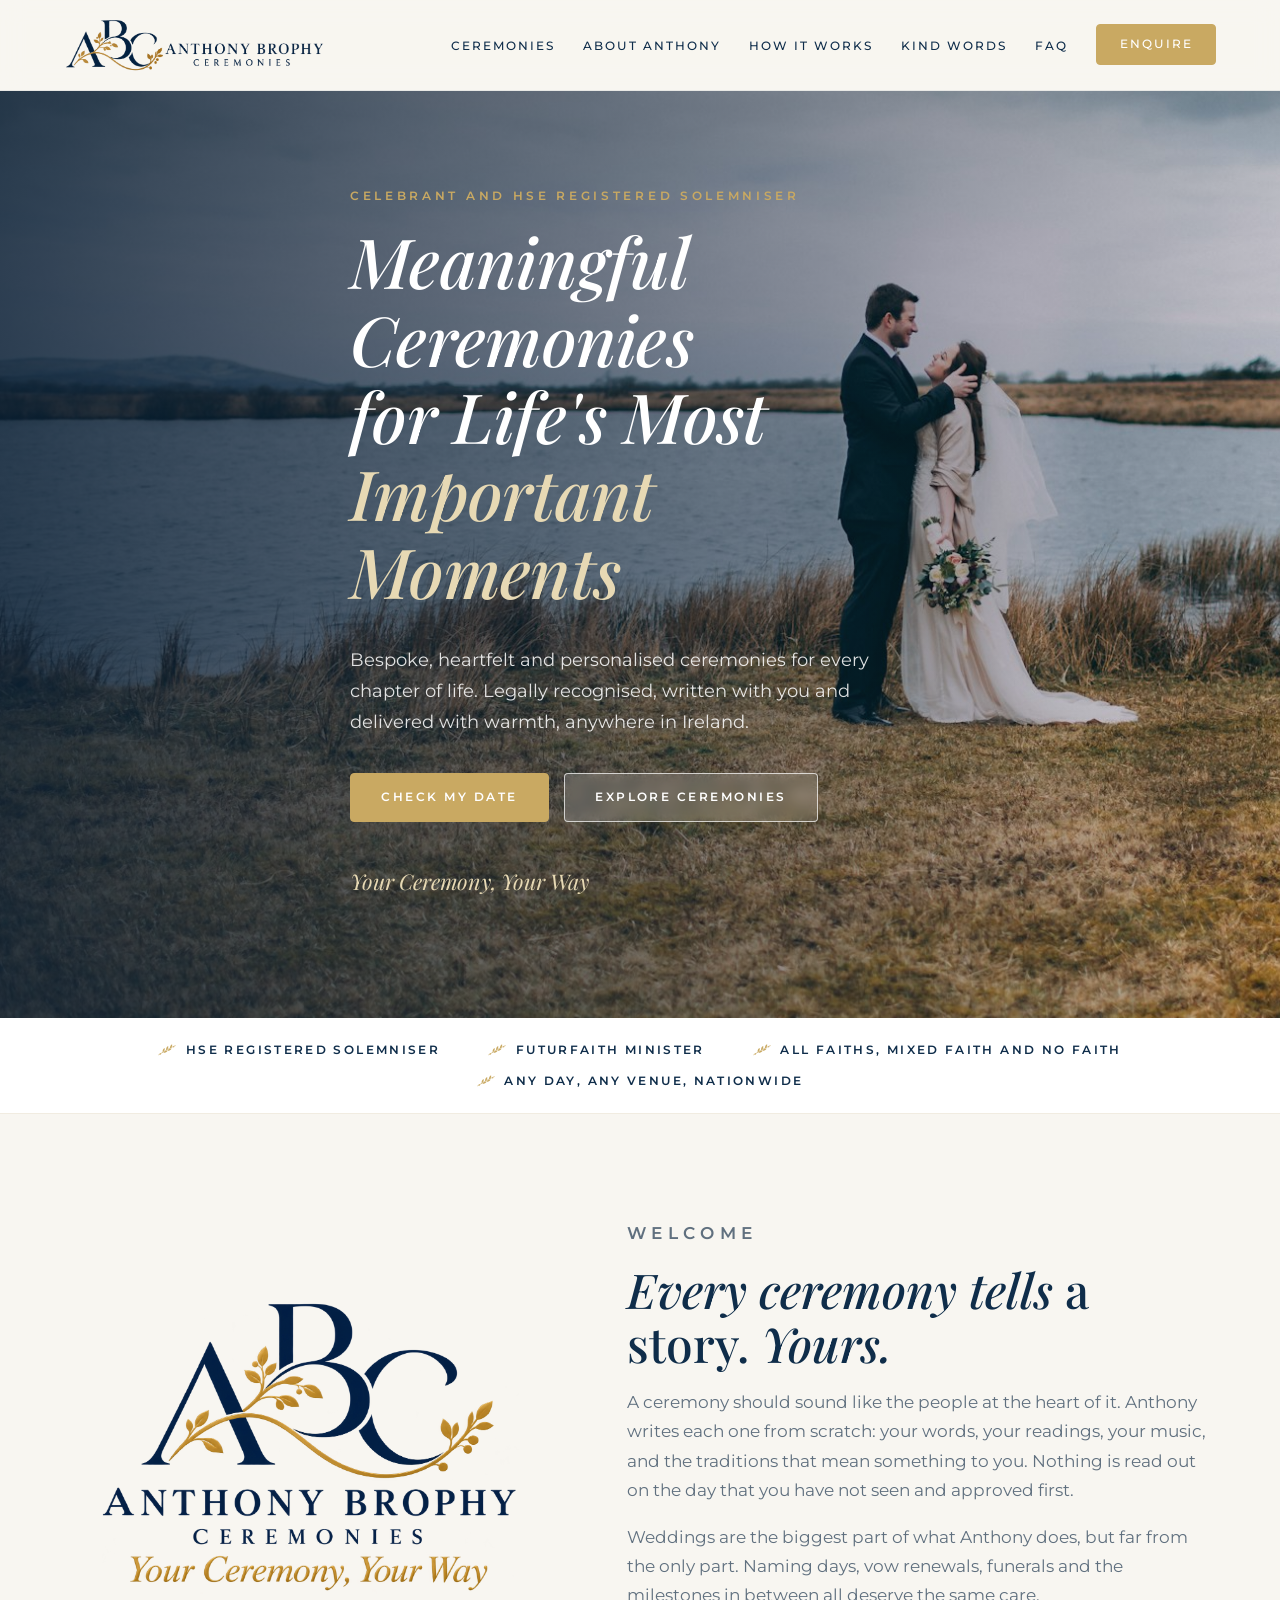
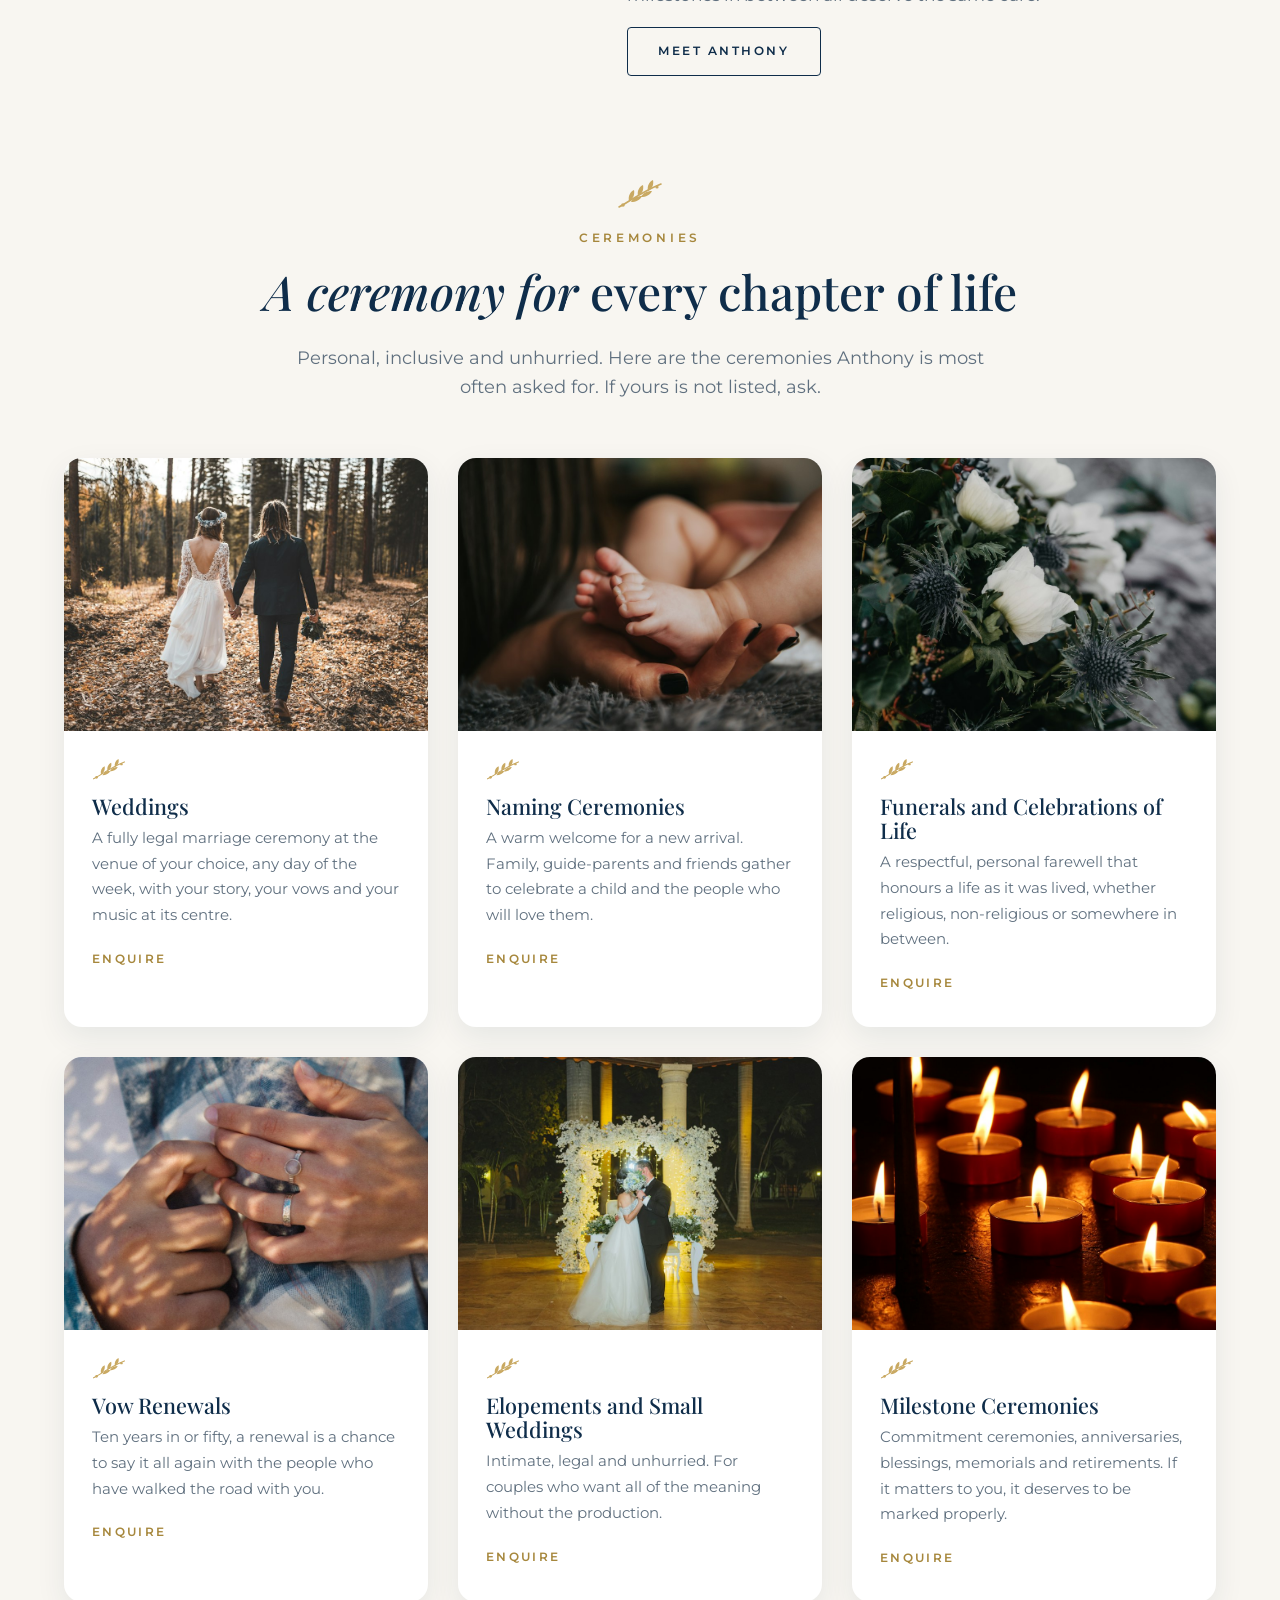
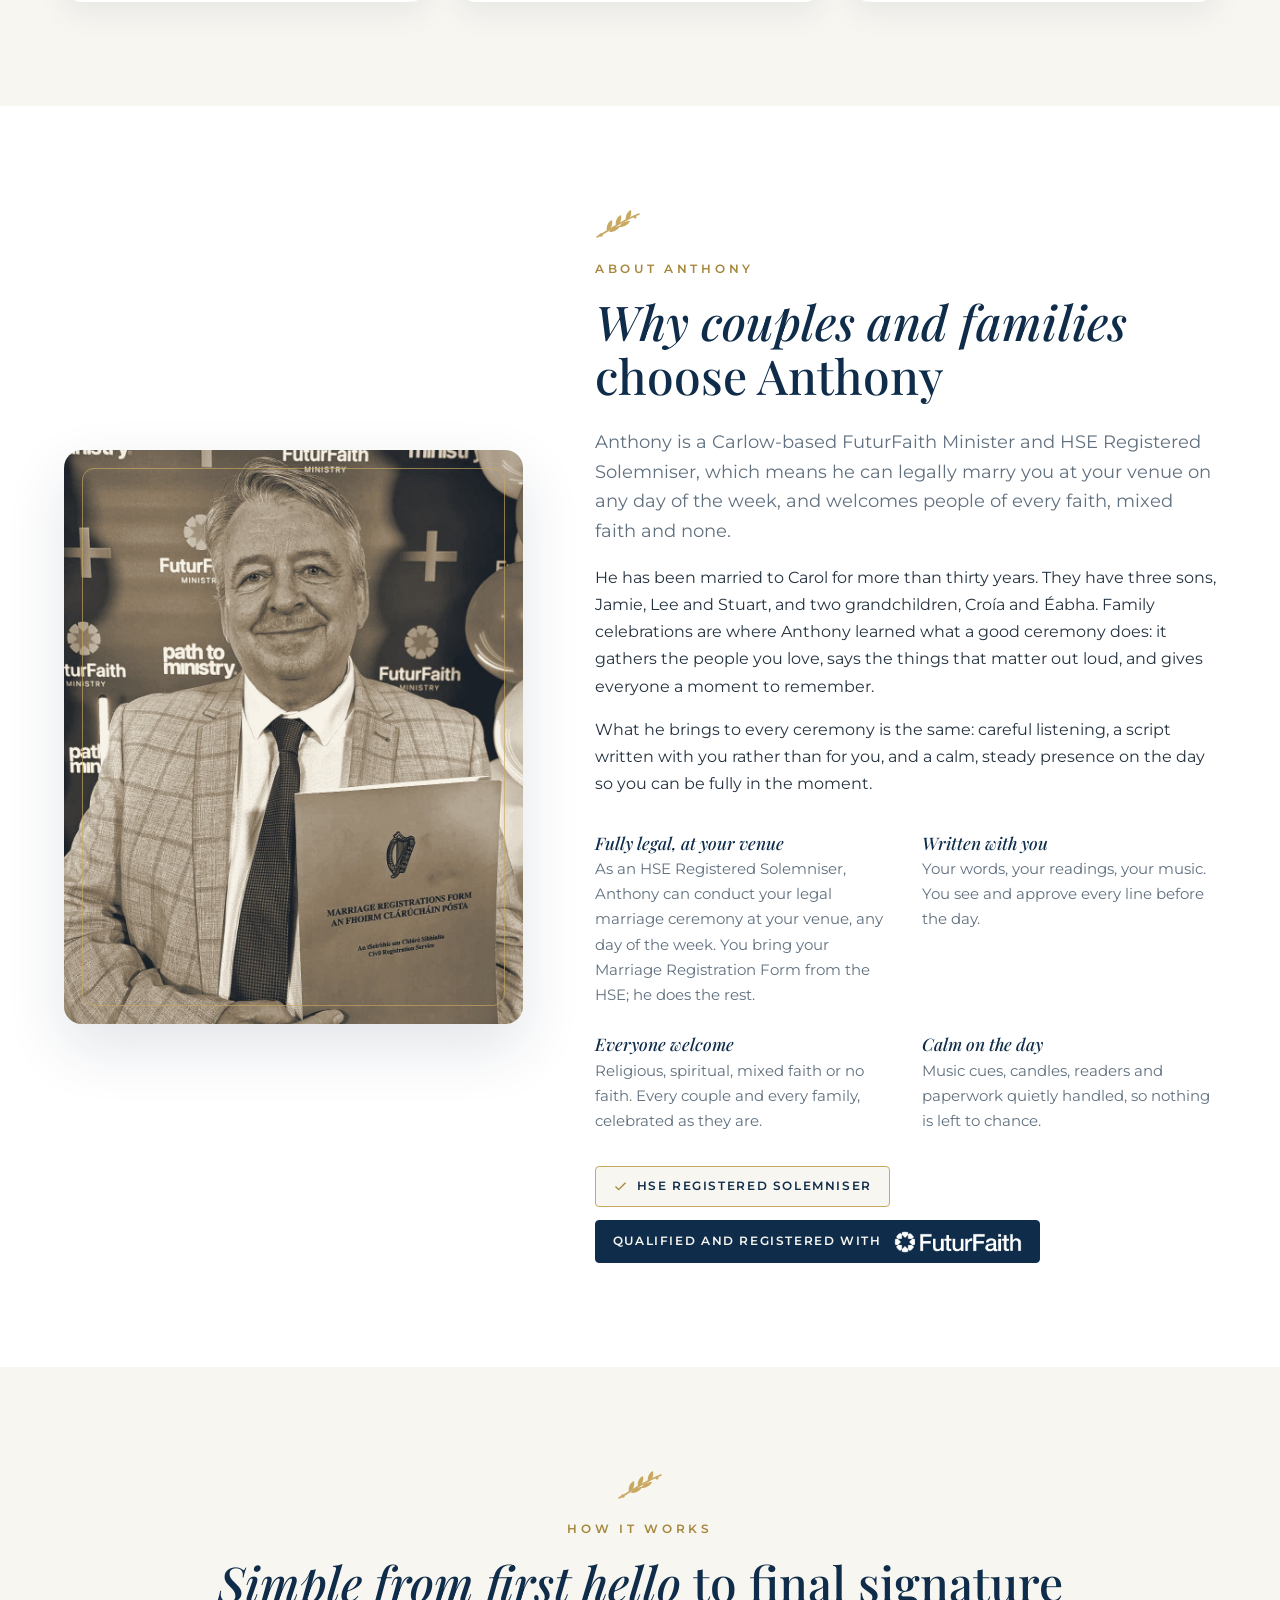
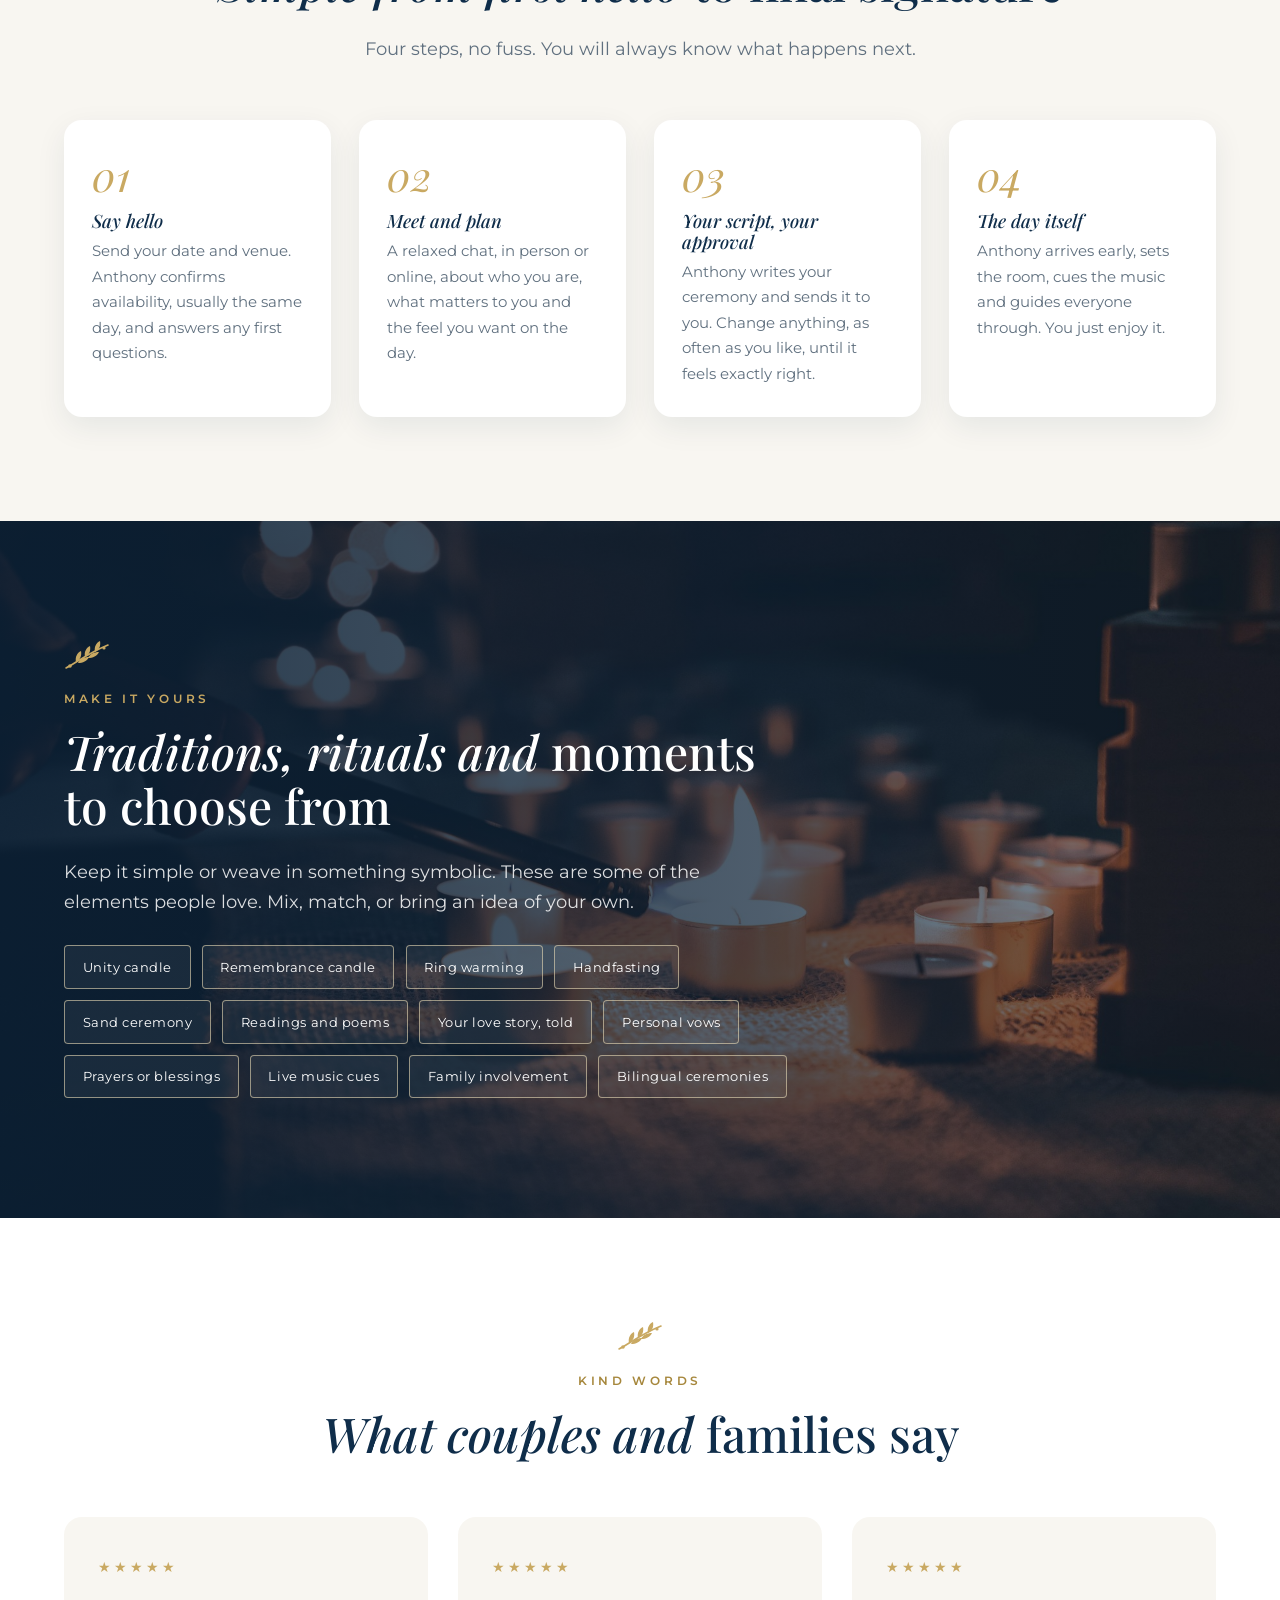
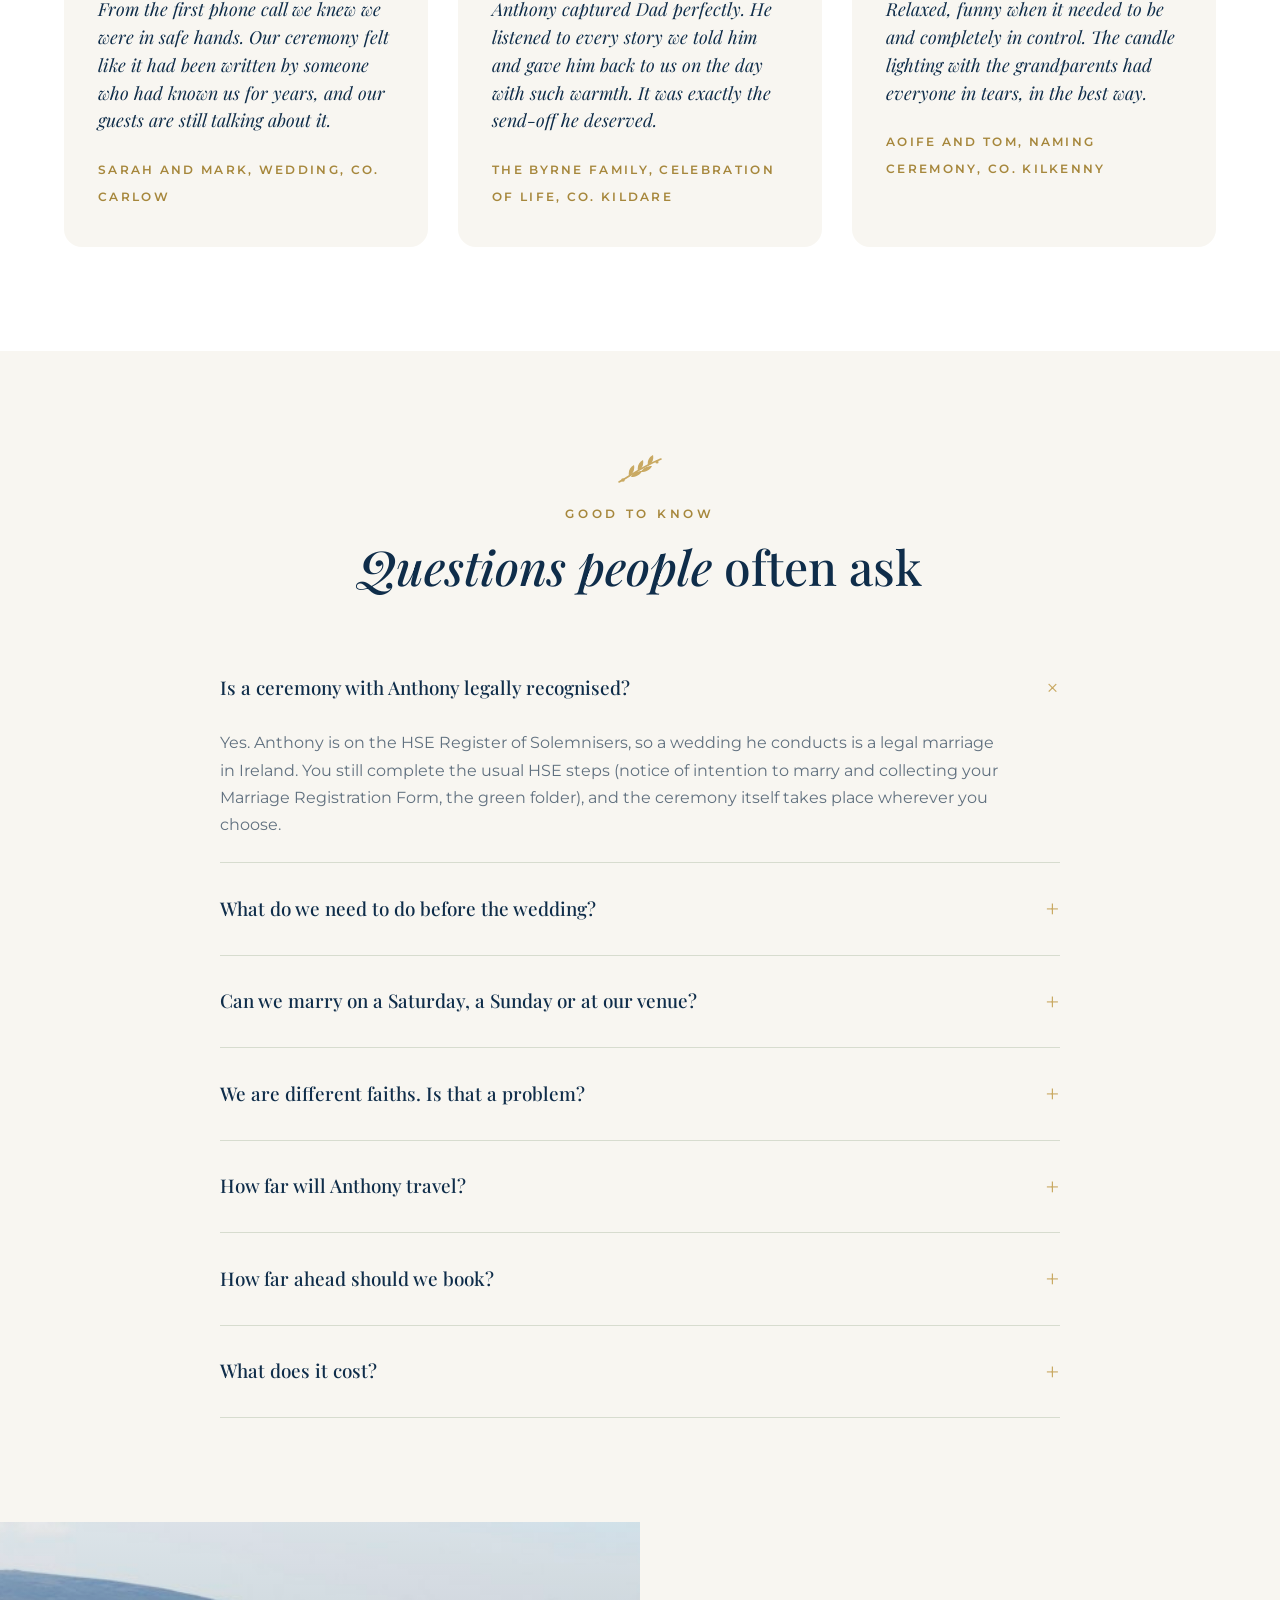
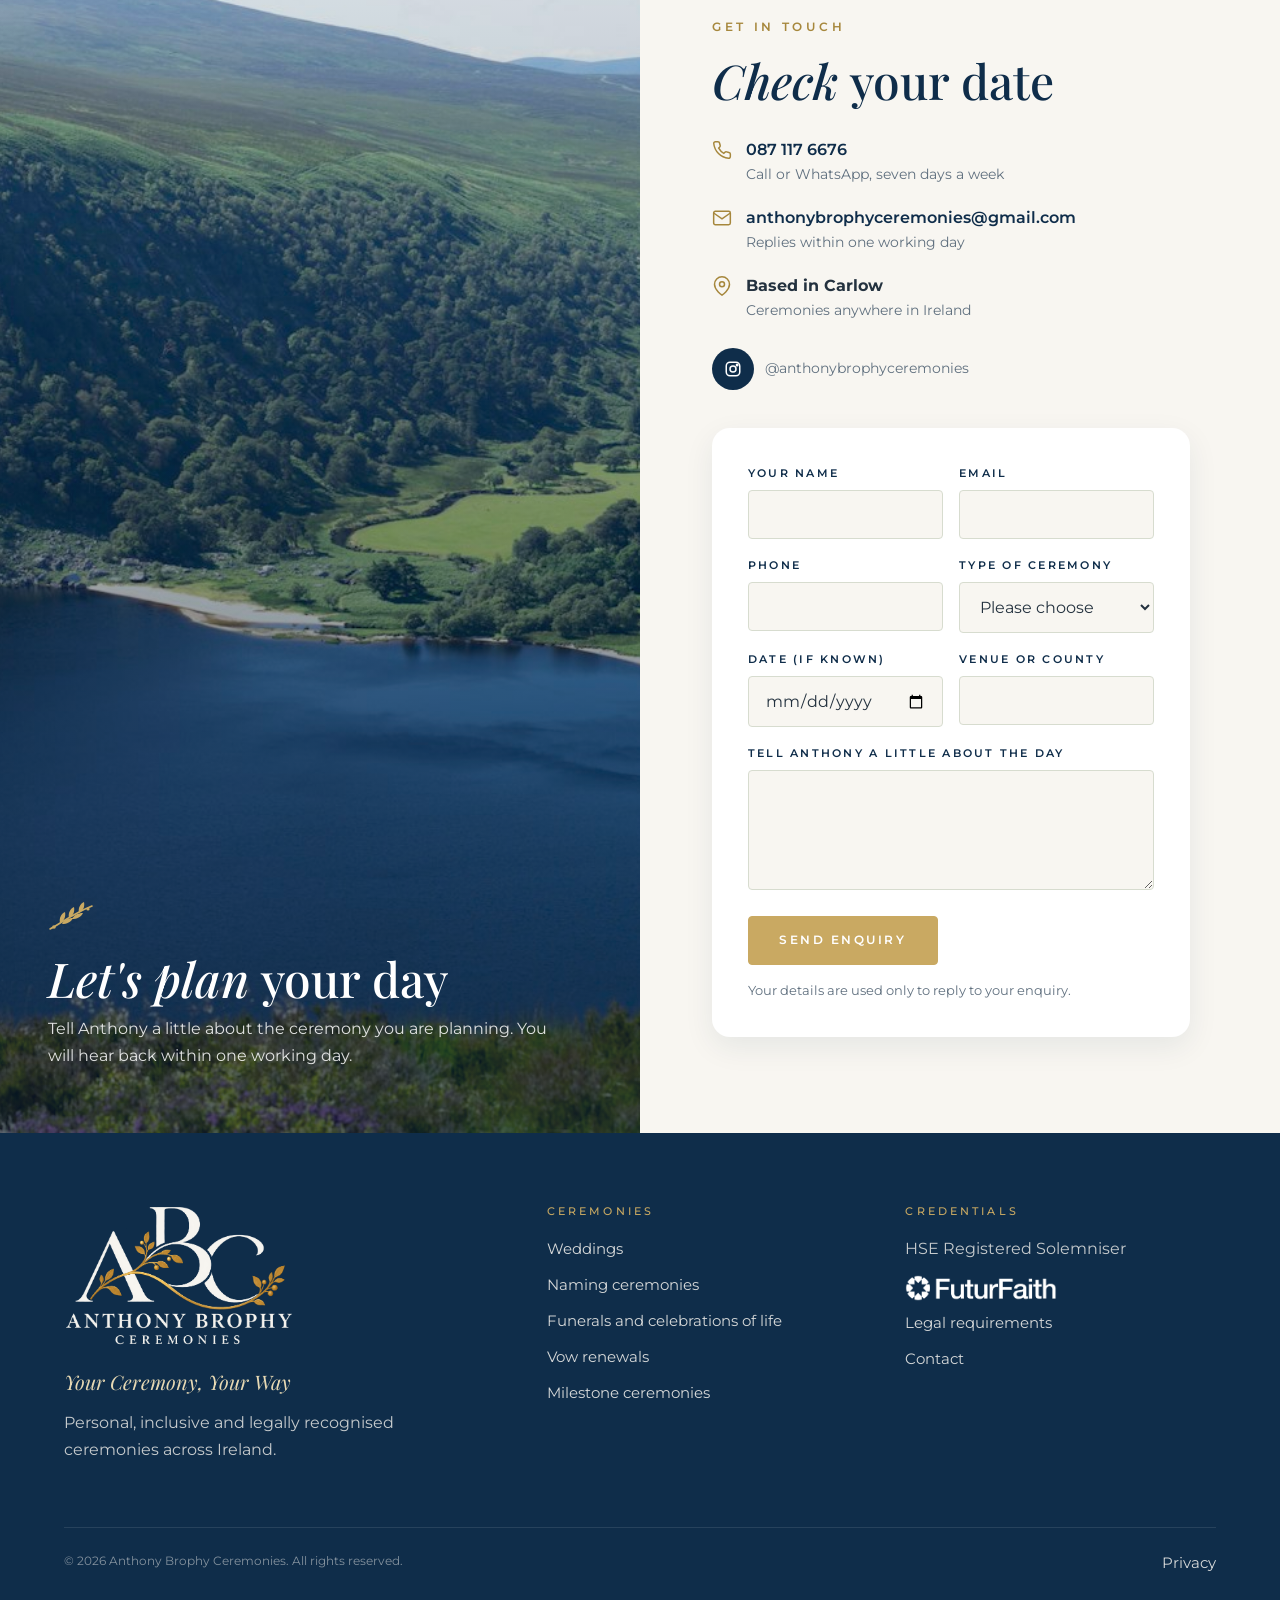
==== commit d94484d8: "Clarify legal wording: HSE paperwork still required Co-Authored-By: Claude Fable 5.1 <noreply@anthro" ====
--- a/index.html
+++ b/index.html
@@ -192,7 +192,7 @@
       <p>He has been married to Carol for more than thirty years. They have three sons, Jamie, Lee and Stuart, and two grandchildren, Croía and Éabha. Family celebrations are where Anthony learned what a good ceremony does: it gathers the people you love, says the things that matter out loud, and gives everyone a moment to remember.</p>
       <p>What he brings to every ceremony is the same: careful listening, a script written with you rather than for you, and a calm, steady presence on the day so you can be fully in the moment.</p>
       <div class="reasons">
-        <div class="reason"><h3>Fully legal, no registry office trip</h3><p>As an HSE Registered Solemniser, Anthony can marry you at your venue on any day of the week.</p></div>
+        <div class="reason"><h3>Fully legal, at your venue</h3><p>As an HSE Registered Solemniser, Anthony can conduct your legal marriage ceremony at your venue, any day of the week. You bring your Marriage Registration Form from the HSE; he does the rest.</p></div>
         <div class="reason"><h3>Written with you</h3><p>Your words, your readings, your music. You see and approve every line before the day.</p></div>
         <div class="reason"><h3>Everyone welcome</h3><p>Religious, spiritual, mixed faith or no faith. Every couple and every family, celebrated as they are.</p></div>
         <div class="reason"><h3>Calm on the day</h3><p>Music cues, candles, readers and paperwork quietly handled, so nothing is left to chance.</p></div>
@@ -277,7 +277,7 @@
     <div class="faq-list">
       <details open>
         <summary>Is a ceremony with Anthony legally recognised?</summary>
-        <p>Yes. Anthony is on the HSE Register of Solemnisers, so a wedding he conducts is a legal marriage in Ireland. There is no need for a separate registry office appointment.</p>
+        <p>Yes. Anthony is on the HSE Register of Solemnisers, so a wedding he conducts is a legal marriage in Ireland. You still complete the usual HSE steps (notice of intention to marry and collecting your Marriage Registration Form, the green folder), and the ceremony itself takes place wherever you choose.</p>
       </details>
       <details>
         <summary>What do we need to do before the wedding?</summary>
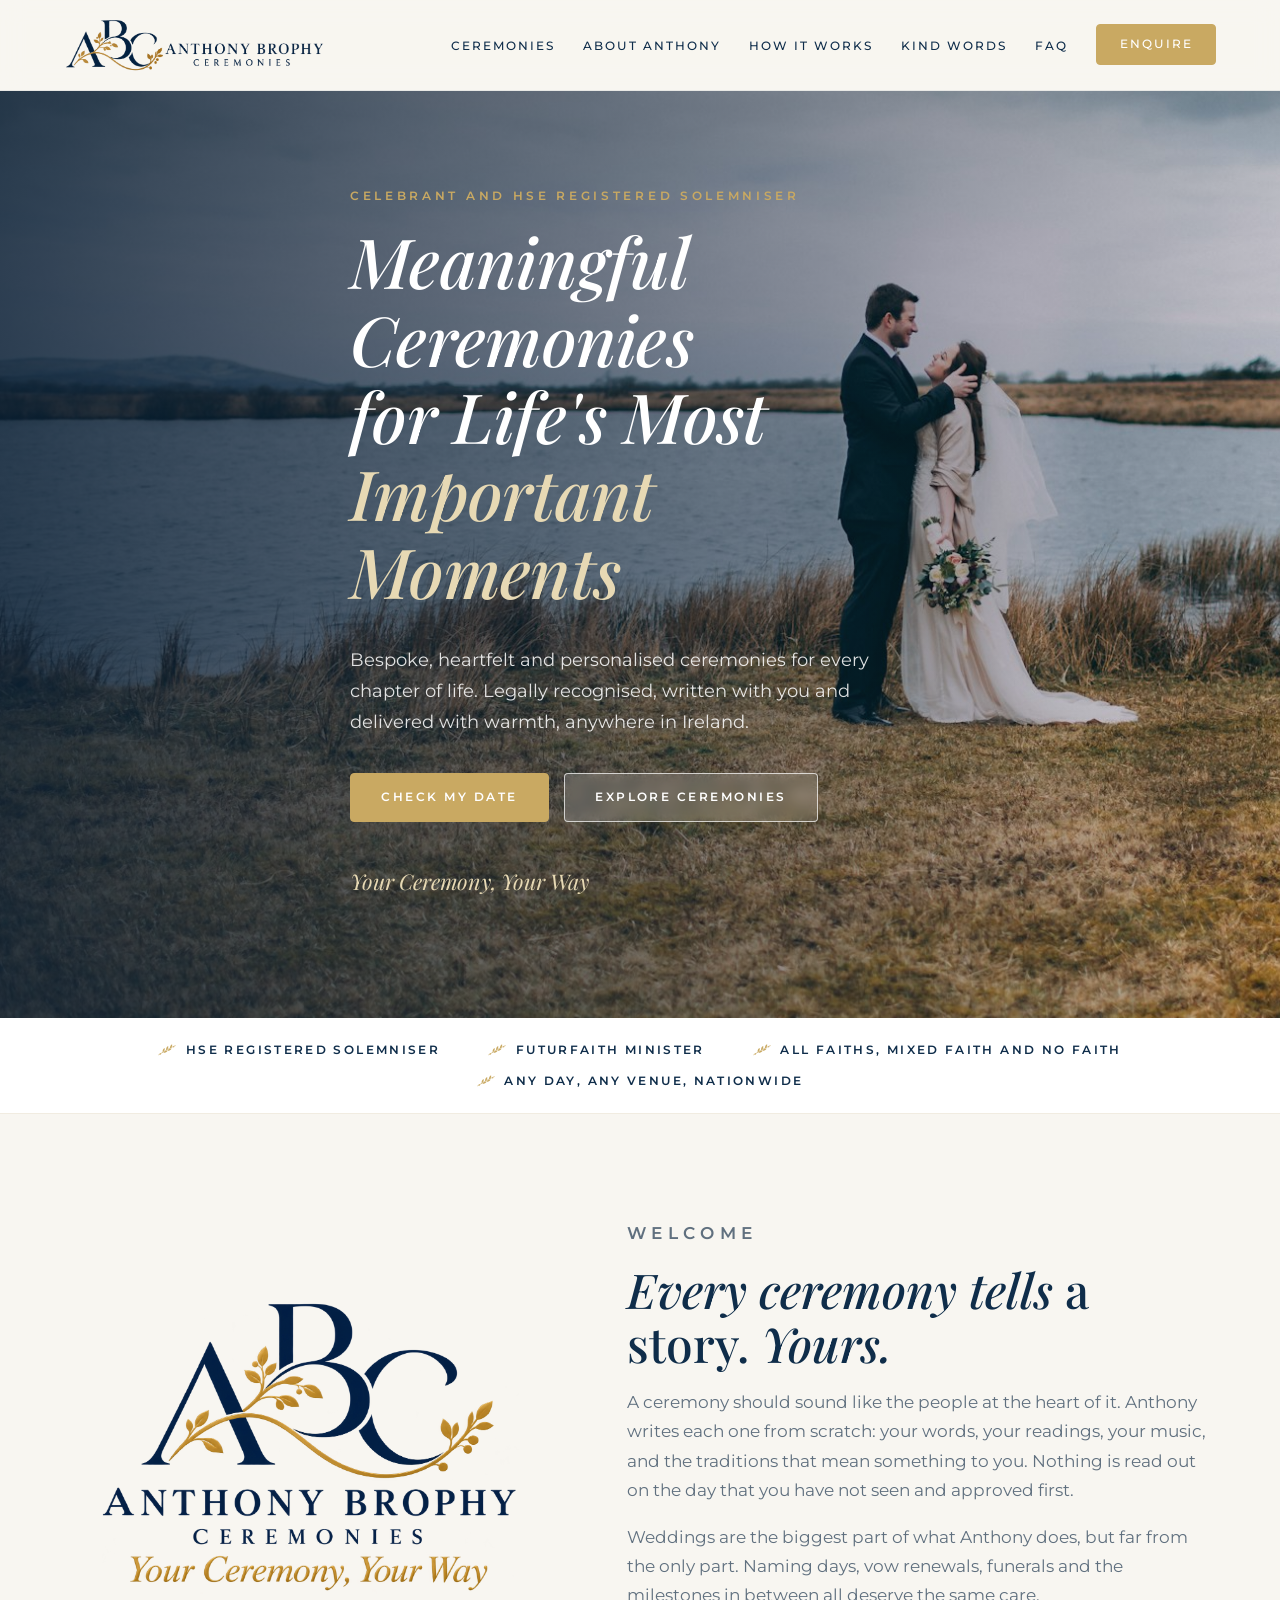
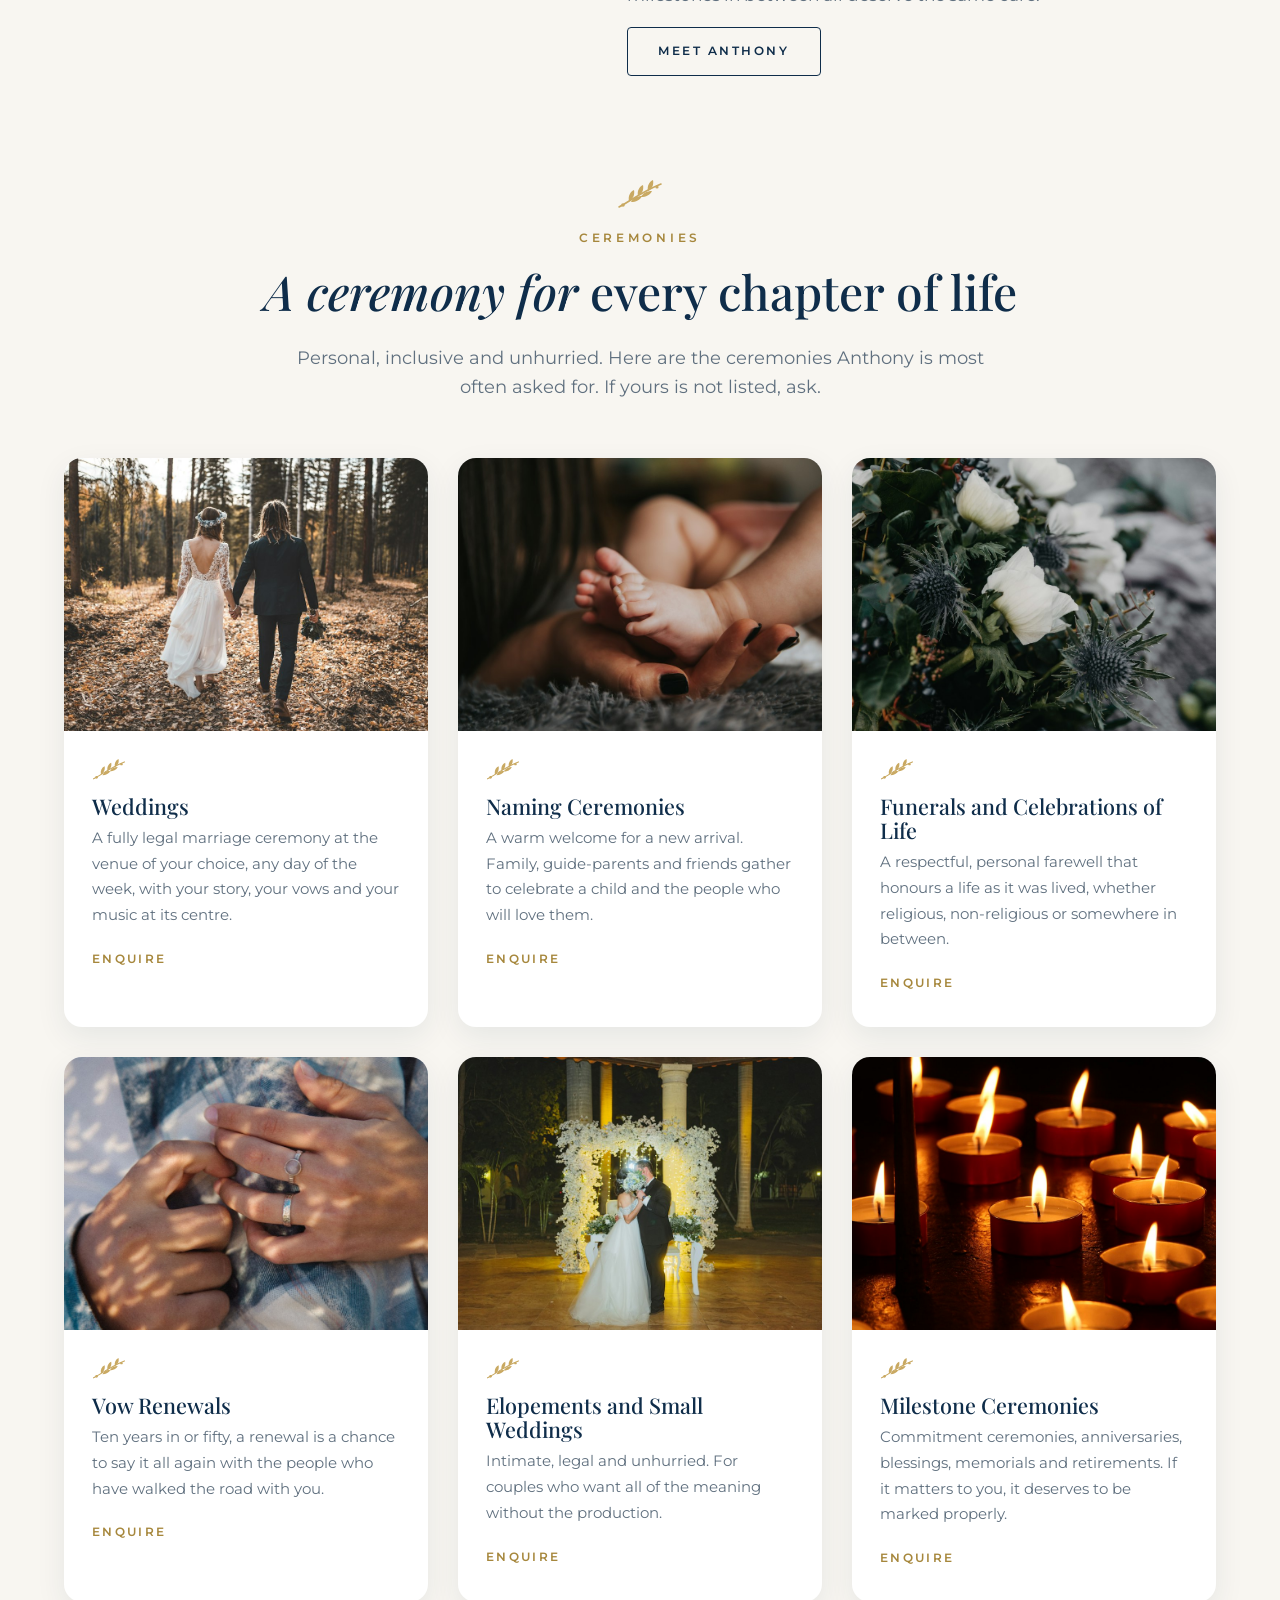
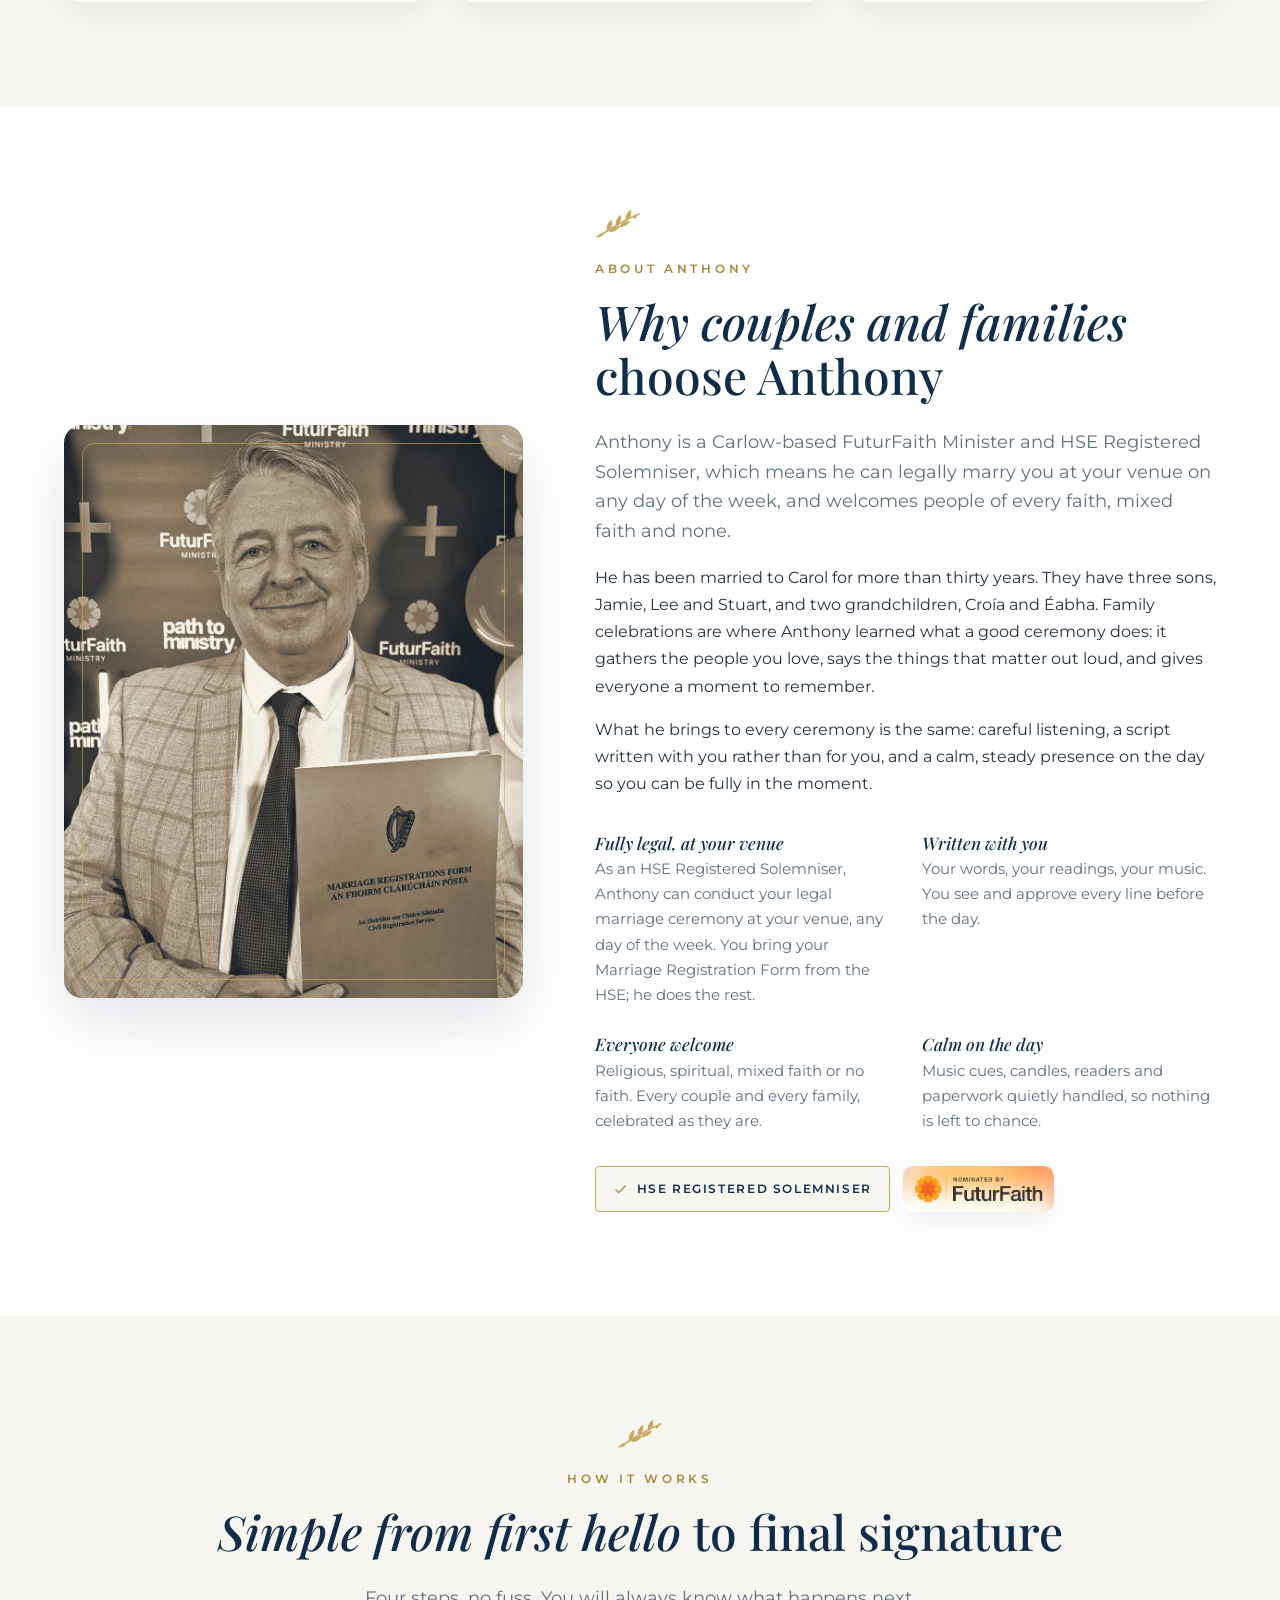
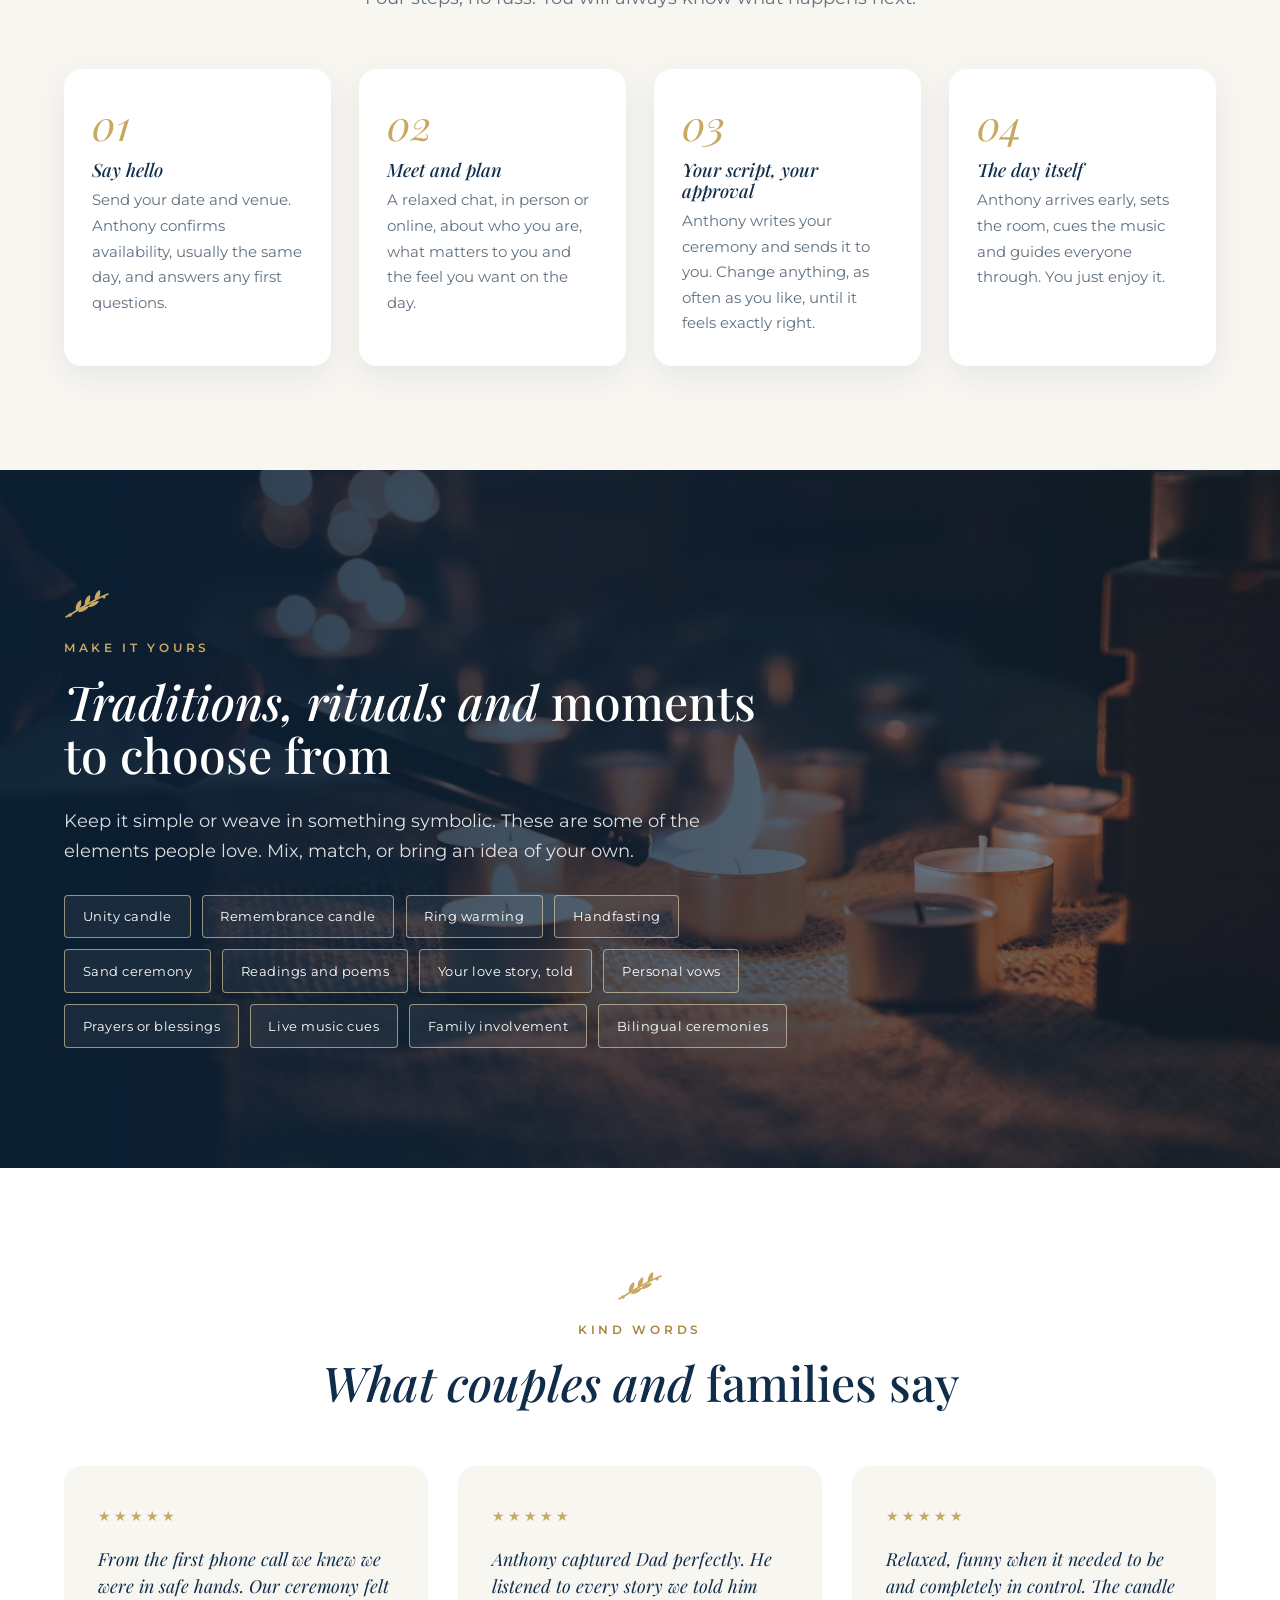
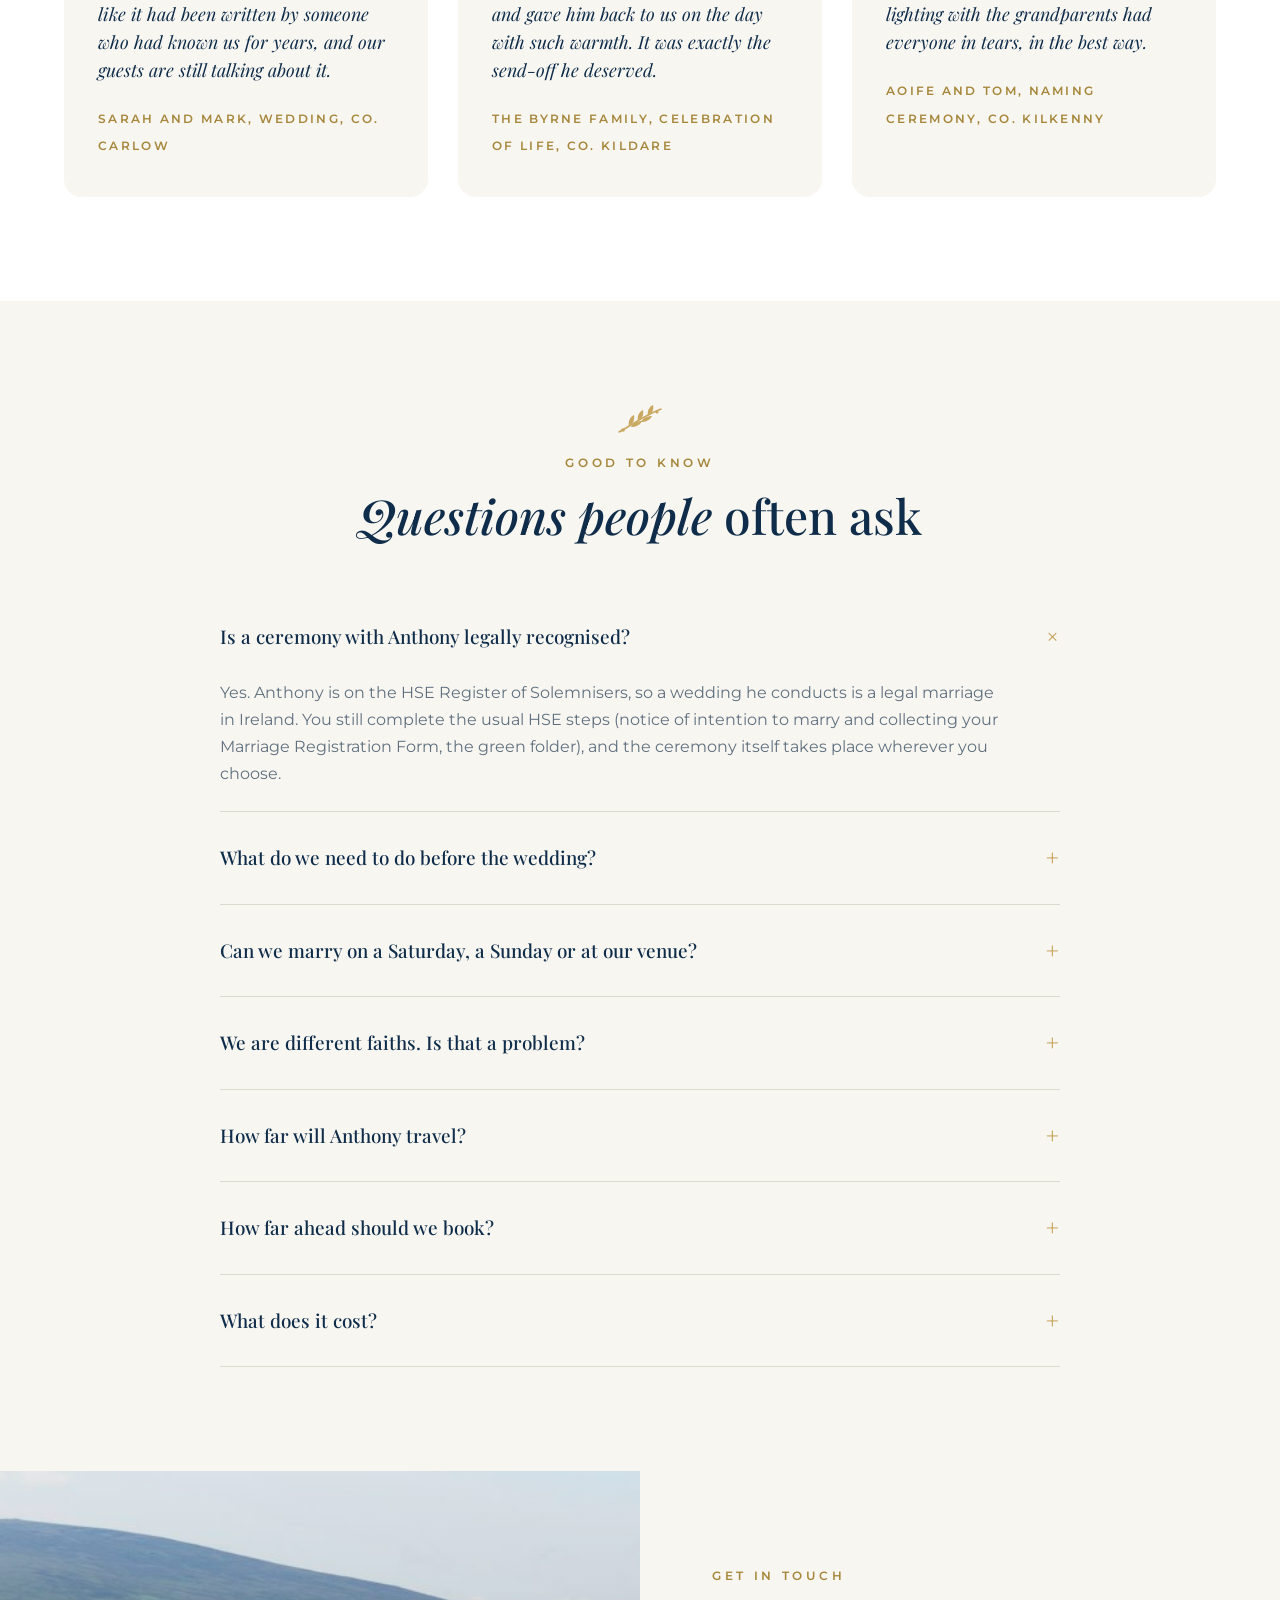
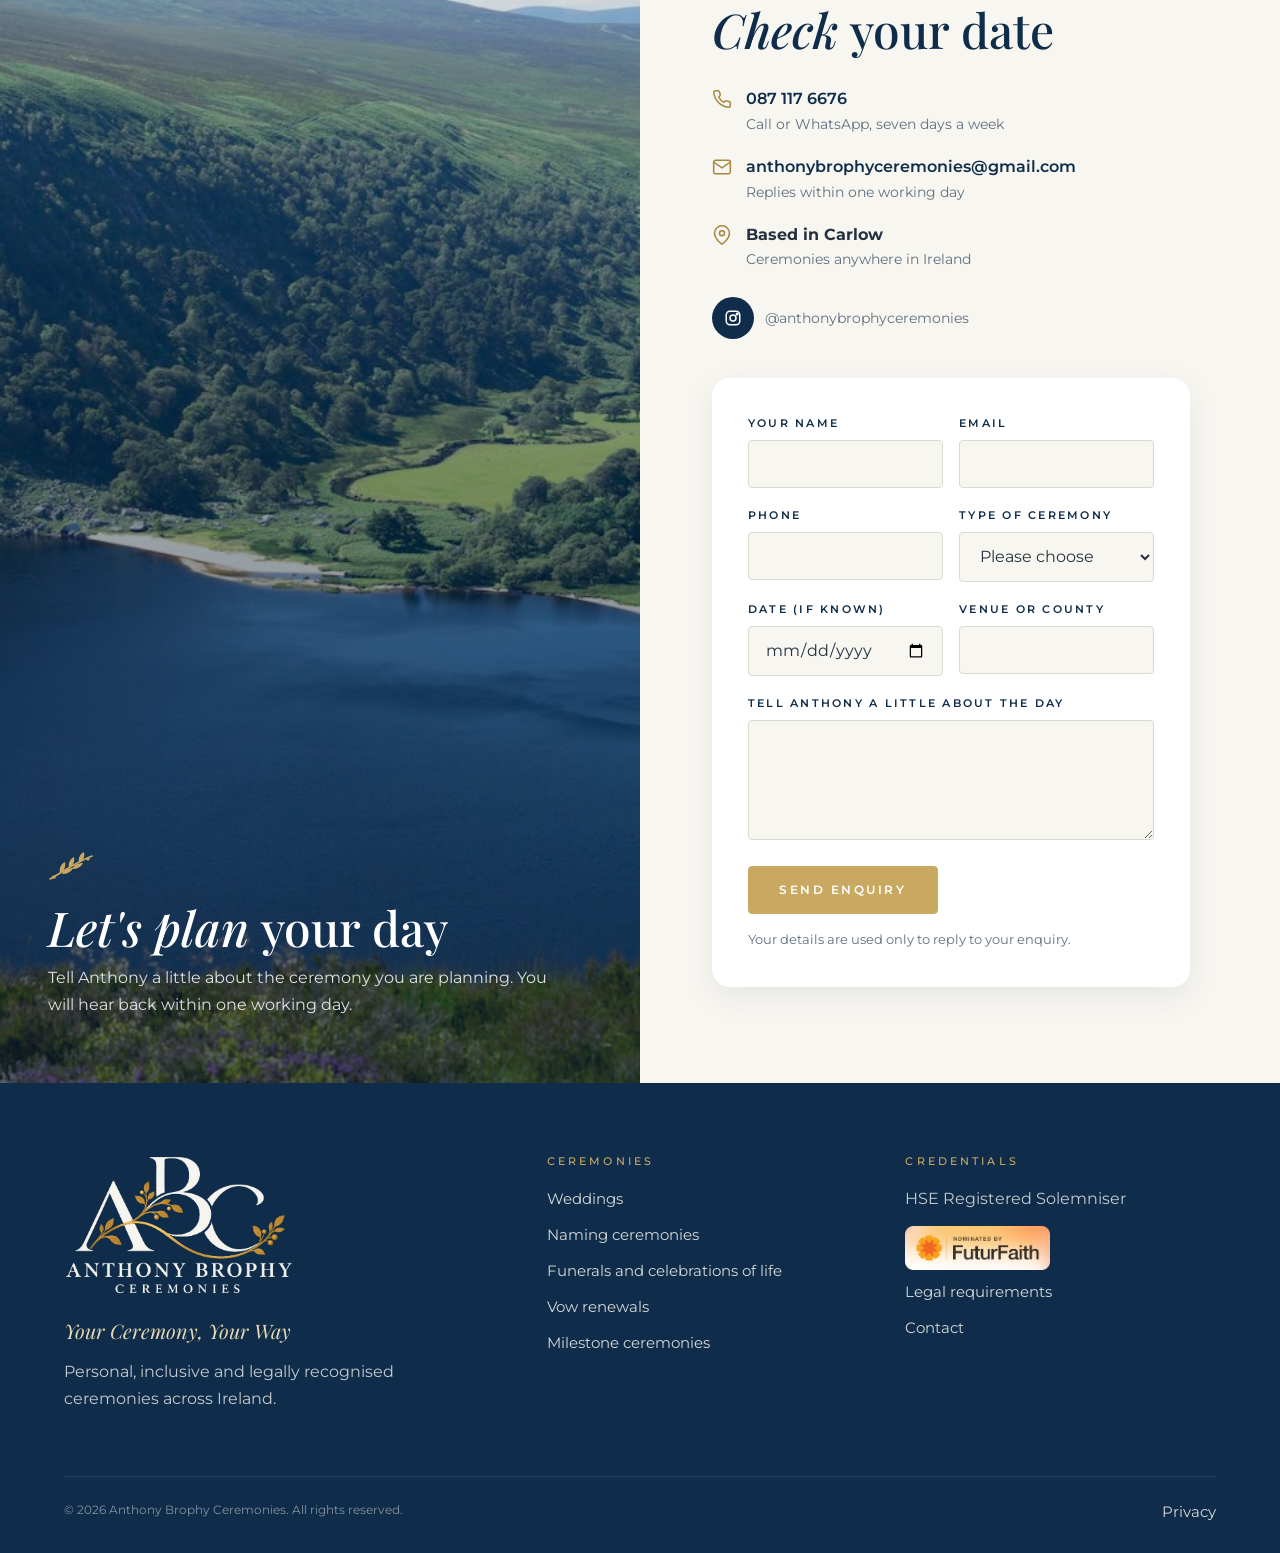
==== commit 8d5c6d48: "Use the official Nominated by FuturFaith badge Co-Authored-By: Claude Fable 5.1 <noreply@anthropic.c" ====
--- a/index.html
+++ b/index.html
@@ -199,7 +199,7 @@
       </div>
       <div class="badges">
         <span class="badge"><svg viewBox="0 0 24 24" fill="none" stroke="currentColor" stroke-width="2.2"><path d="M20 6L9 17l-5-5"/></svg>HSE Registered Solemniser</span>
-        <a class="badge badge-ff" href="https://www.futurfaith.com/" target="_blank" rel="noopener" aria-label="Qualified and registered with FuturFaith Ministry"><span>Qualified and registered with</span><img src="assets/img/futurfaith-logo.png" alt="FuturFaith Ministry" width="1500" height="258"></a>
+        <a class="badge-ff" href="https://www.futurfaith.com/" target="_blank" rel="noopener"><img src="assets/img/futurfaith-badge.png" alt="Nominated by FuturFaith" width="1300" height="404"></a>
       </div>
     </div>
   </div>
@@ -337,6 +337,7 @@
       <form id="enquiry" action="https://api.web3forms.com/submit" method="POST">
         <input type="hidden" name="access_key" value="388a36d0-8db8-4326-a0af-e4e9ff1f319b">
         <input type="hidden" name="subject" value="New enquiry from anthonybrophyceremonies.ie">
+        <input type="hidden" name="replyto" value="">
         <input type="hidden" name="from_name" value="Anthony Brophy Ceremonies website">
         <input type="checkbox" name="botcheck" class="sr-only" tabindex="-1" autocomplete="off">
         <div class="row">
@@ -395,7 +396,7 @@
         <h4>Credentials</h4>
         <ul>
           <li>HSE Registered Solemniser</li>
-          <li><a href="https://www.futurfaith.com/" target="_blank" rel="noopener"><img src="assets/img/futurfaith-logo.png" alt="FuturFaith Ministry" style="height:26px;width:auto;margin-top:.2rem"></a></li>
+          <li><a href="https://www.futurfaith.com/" target="_blank" rel="noopener"><img src="assets/img/futurfaith-badge.png" alt="Nominated by FuturFaith" style="height:44px;width:auto;margin-top:.3rem"></a></li>
           <li><a href="#faq">Legal requirements</a></li>
           <li><a href="#contact">Contact</a></li>
         </ul>
--- a/css/style.css
+++ b/css/style.css
@@ -23,7 +23,7 @@
 
 *{box-sizing:border-box}
 html{scroll-behavior:smooth;-webkit-text-size-adjust:100%}
-body{margin:0;font-family:var(--sans);color:var(--ink);background:var(--cream);line-height:1.7;font-size:16px;font-weight:400}
+body{margin:0;overflow-x:hidden;font-family:var(--sans);color:var(--ink);background:var(--cream);line-height:1.7;font-size:16px;font-weight:400}
 img{max-width:100%;display:block}
 a{color:var(--navy)}
 h1,h2,h3,h4{font-family:var(--serif);color:var(--navy);font-weight:500;line-height:1.12;margin:0 0 .5em}
@@ -117,9 +117,9 @@
 .badges{display:flex;flex-wrap:wrap;gap:.8rem;margin-top:2rem}
 .badge{display:inline-flex;align-items:center;gap:.55rem;padding:.6rem 1.05rem;border:1px solid var(--gold);border-radius:4px;font-size:.72rem;letter-spacing:.14em;text-transform:uppercase;font-weight:600;color:var(--navy);text-decoration:none;background:var(--cream)}
 .badge svg{width:15px;height:15px;color:var(--gold-dark)}
-.badge-ff{background:var(--navy);color:var(--cream);border-color:var(--navy);gap:.8rem}
-.badge-ff img{height:22px;width:auto}
-.badge-ff:hover{background:var(--navy-deep)}
+.badge-ff{display:inline-flex;align-items:center}
+.badge-ff img{height:46px;width:auto;border-radius:10px;box-shadow:var(--shadow-sm)}
+.badge-ff:hover img{transform:translateY(-2px)}
 
 /* How it works */
 .how{position:relative;background:var(--cream)}
@@ -159,7 +159,8 @@
 
 /* Contact */
 .contact{position:relative;background:var(--white);padding:0}
-.contact .wrap{display:grid;grid-template-columns:1fr 1fr;gap:0;max-width:none;padding:0}
+.contact .wrap{display:grid;grid-template-columns:1fr 1fr;gap:0;max-width:none;padding:0;width:100%;overflow:hidden}
+.contact-body{min-width:0}
 .contact-photo{position:relative;min-height:560px}
 .contact-photo img{position:absolute;inset:0;width:100%;height:100%;object-fit:cover}
 .contact-photo .overlay{position:absolute;inset:0;background:linear-gradient(180deg,rgba(10,31,52,.1),rgba(10,31,52,.65))}
